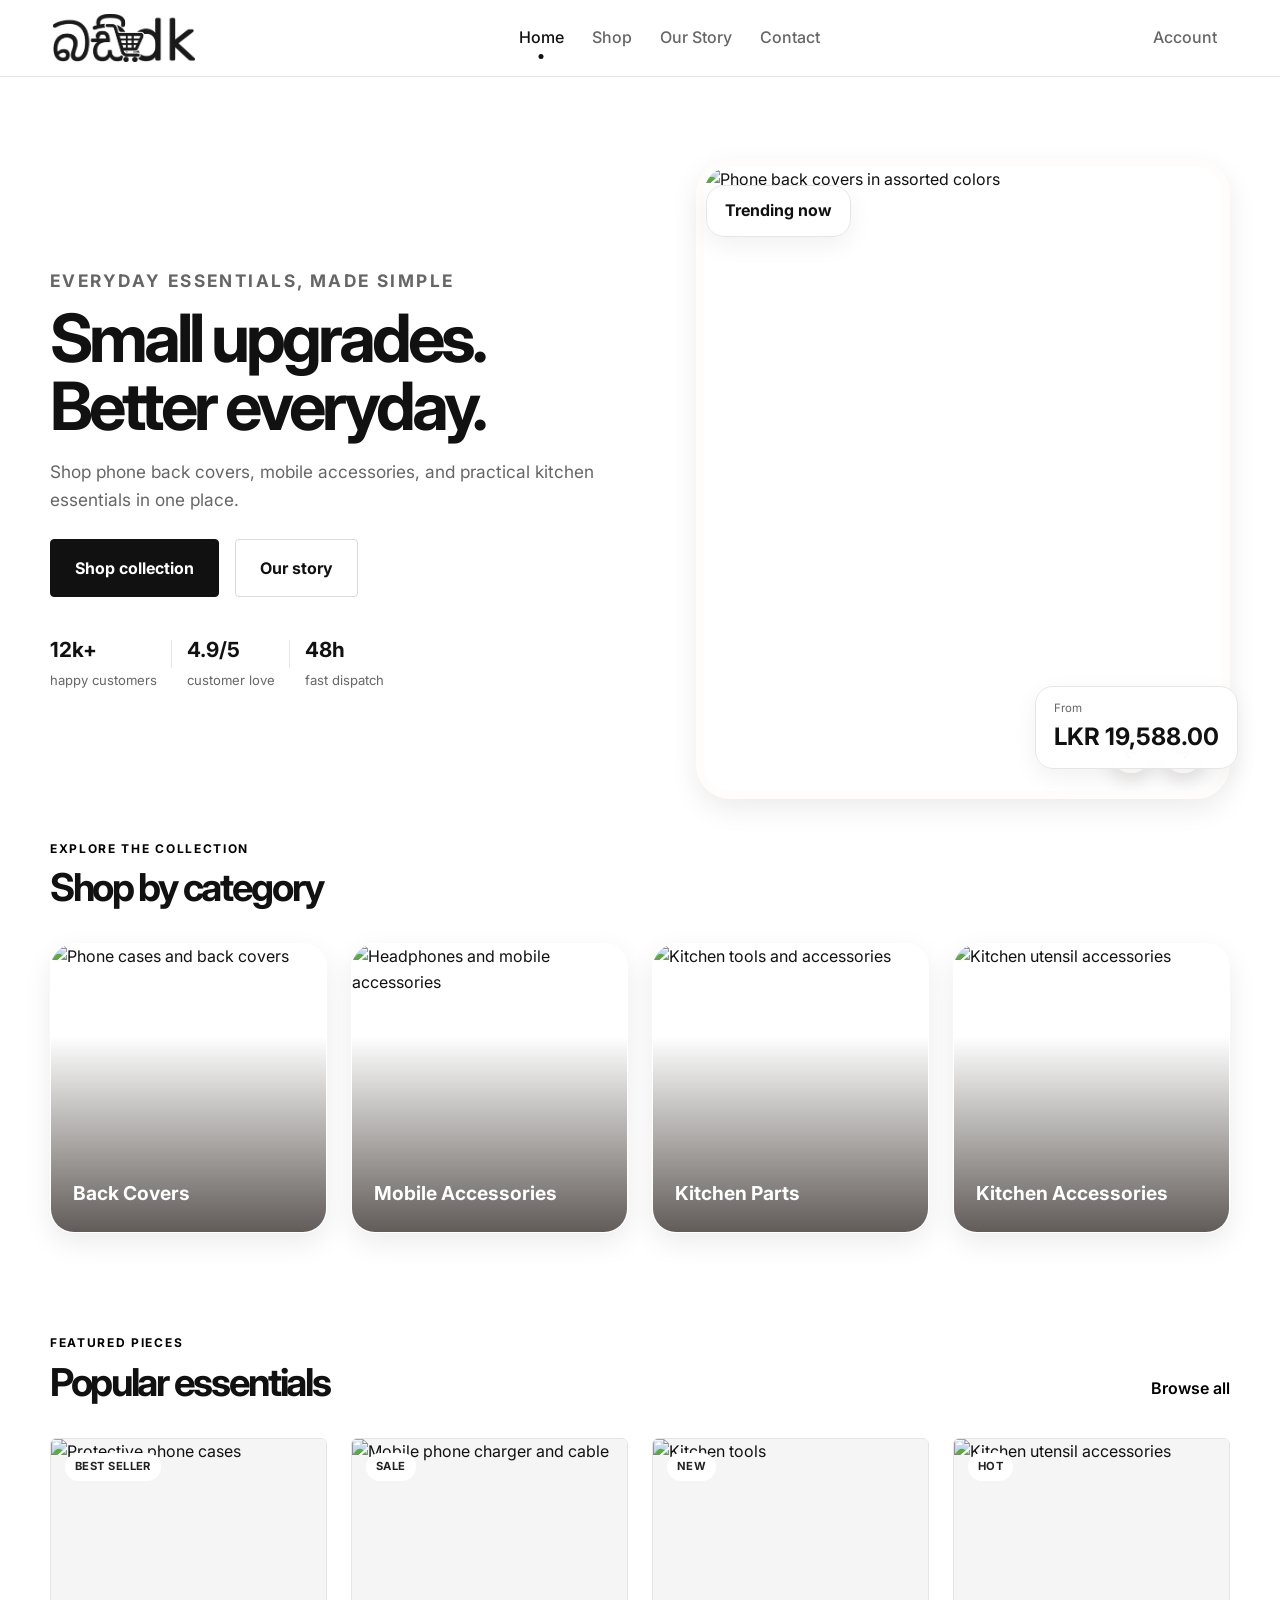
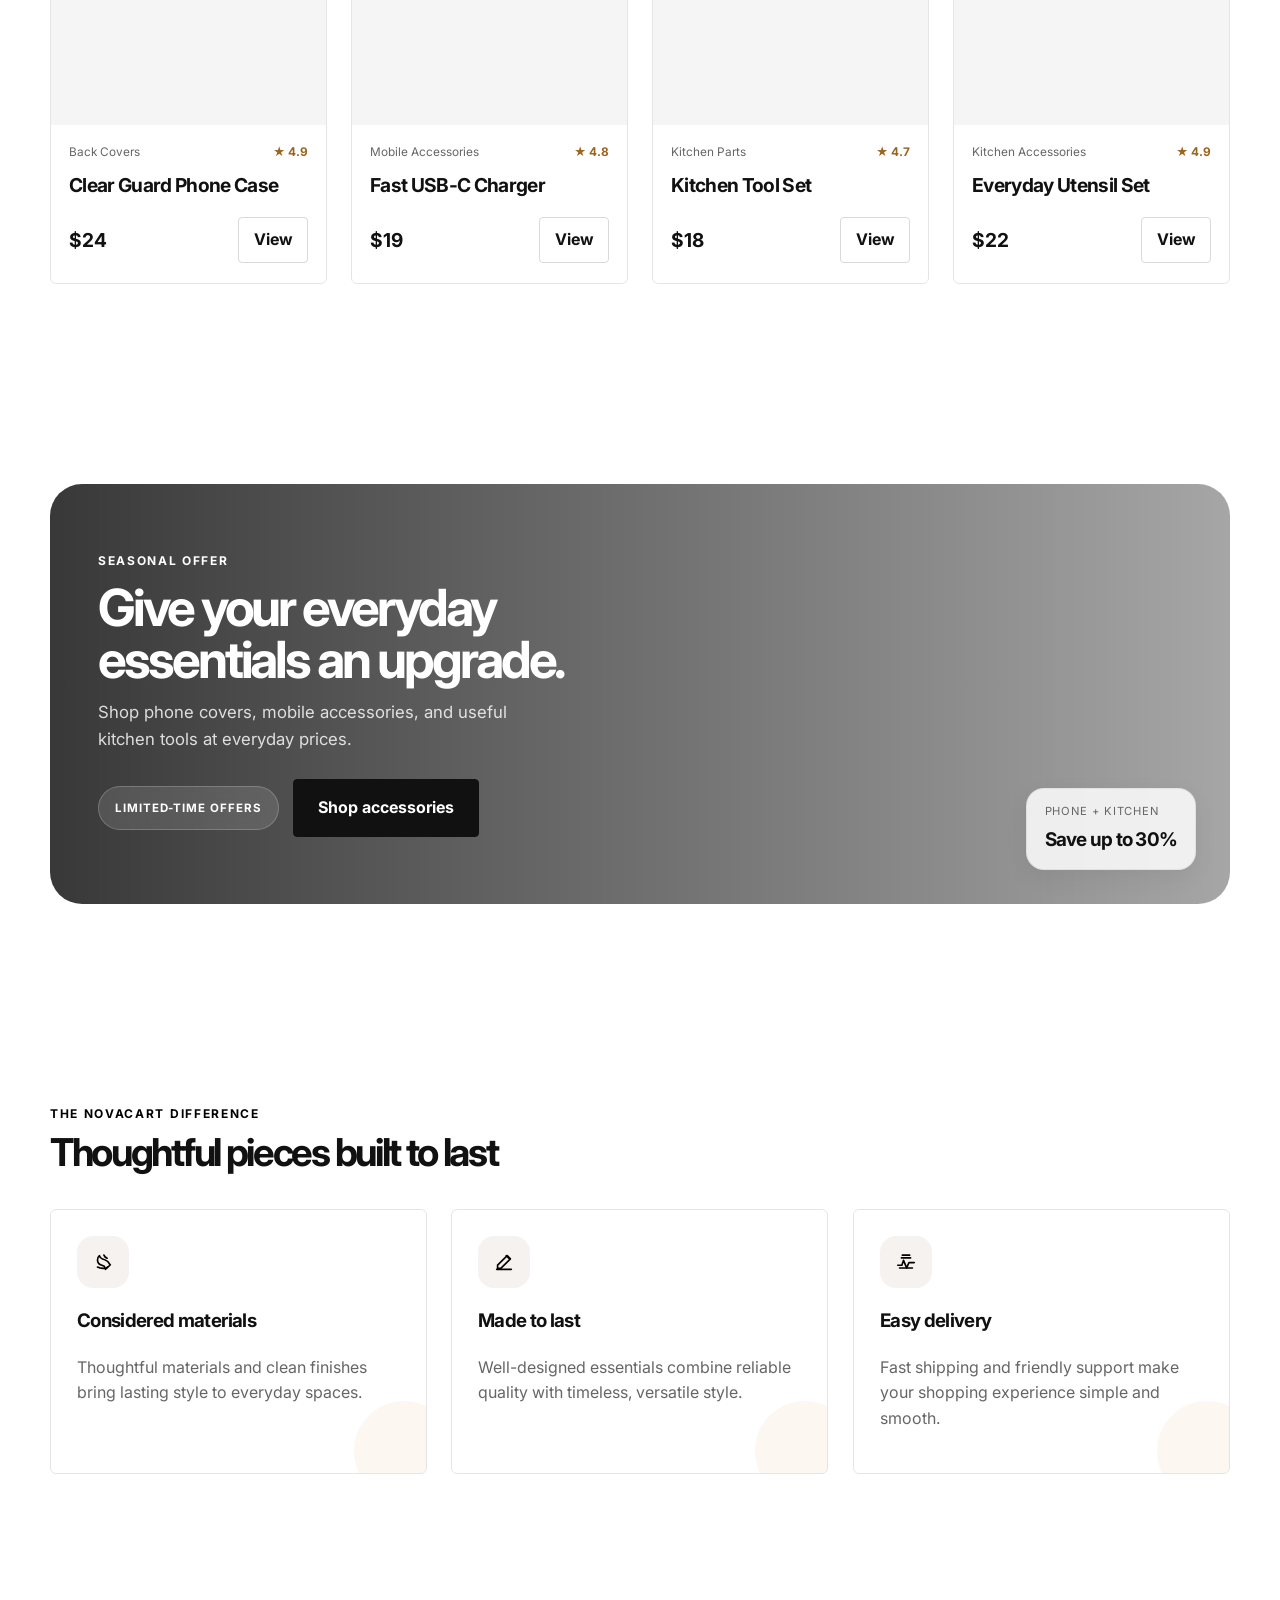
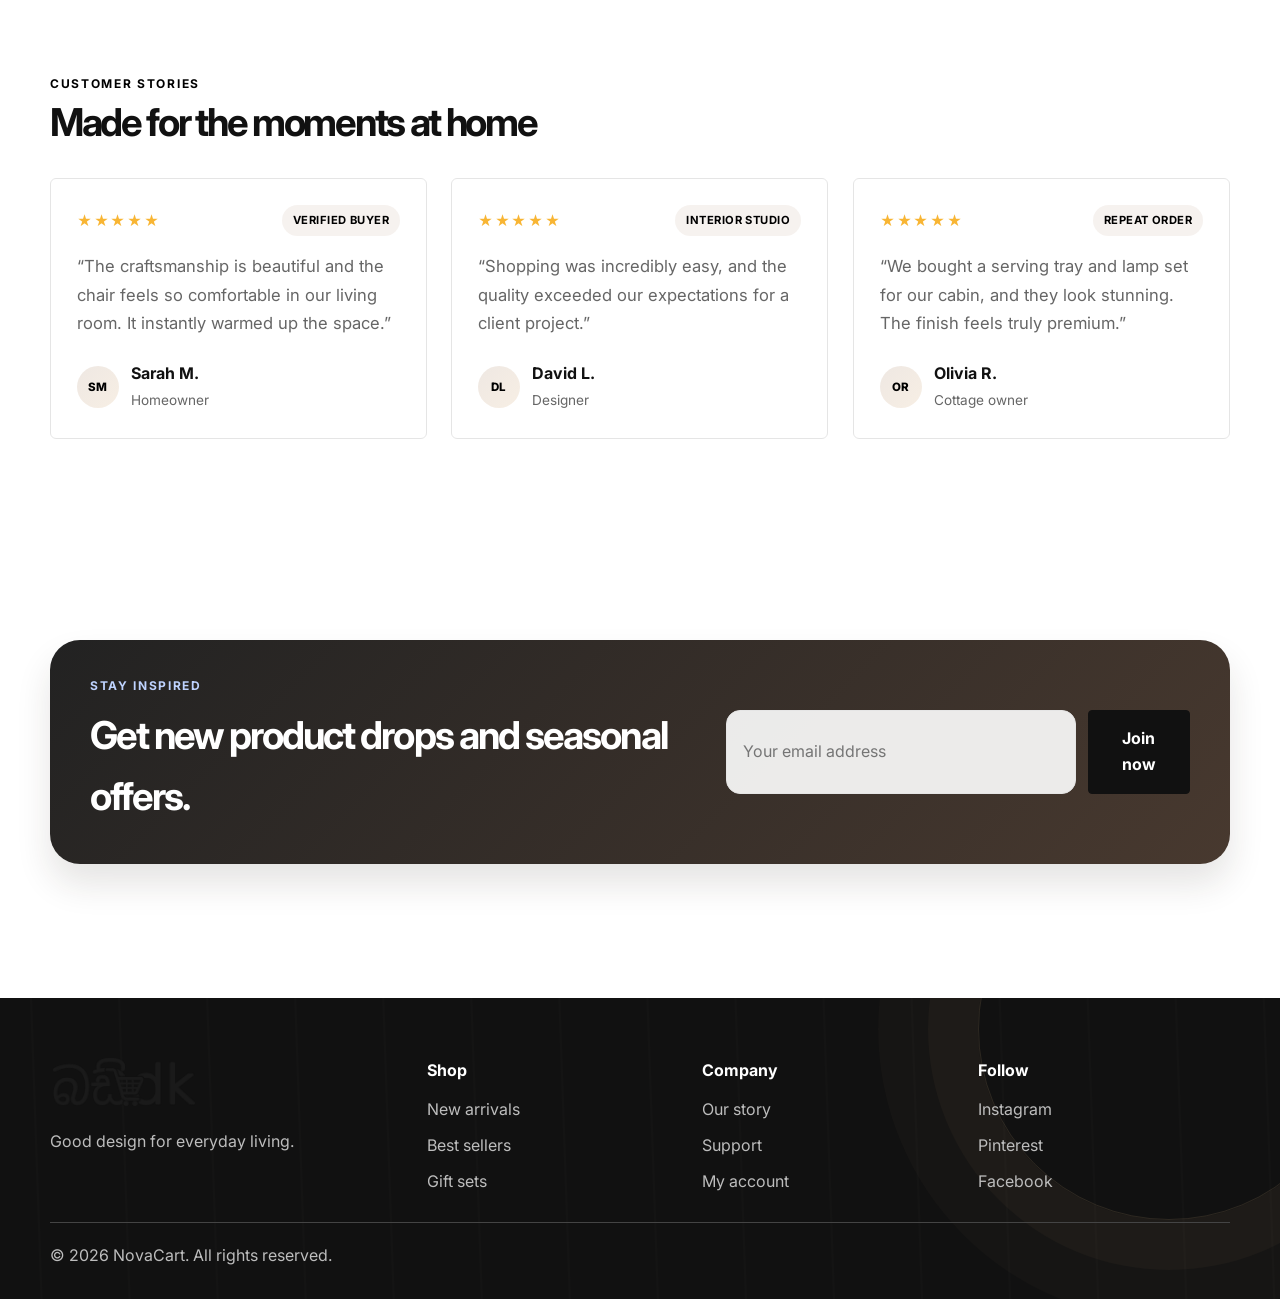
==== index.html @ 8425aca1 "Connect project to GitHub and Firebase deploy workflow Co-authored-by: Copilot <223556219+Copilot@us" ====
<!DOCTYPE html>
<html lang="en">
  <head>
    <meta charset="UTF-8" />
    <meta name="viewport" content="width=device-width, initial-scale=1.0" />
    <title>NovaCart | Modern Online Store</title>
    <meta name="description" content="Modern online shopping store with premium products, quick delivery, and a seamless shopping experience." />
    <link rel="preconnect" href="https://fonts.googleapis.com" />
    <link rel="preconnect" href="https://fonts.gstatic.com" crossorigin />
    <link href="https://fonts.googleapis.com/css2?family=Inter:wght@400;500;600;700;800&display=swap" rel="stylesheet" />
    <link rel="stylesheet" href="styles.css" />
  </head>
  <body>
    <header class="site-header">
      <div class="container header-inner">
        <a href="index.html" class="logo logo-image" aria-label="NovaCart home"><img src="logo/image.png" alt="NovaCart" /></a>

        <nav class="main-nav" aria-label="Main navigation">
          <a href="index.html" class="active">Home</a>
          <div class="shop-menu">
            <a href="products.html" class="nav-link has-categories">Shop</a>
            <div class="shop-dropdown" aria-label="Shop categories">
              <a href="products.html?category=back-covers"><span>Back Covers</span><span>03</span></a>
              <a href="products.html?category=mobile-accessories"><span>Mobile Accessories</span><span>03</span></a>
              <a href="products.html?category=kitchen-parts"><span>Kitchen Parts</span><span>02</span></a>
            </div>
          </div>
          <a href="about.html">Our Story</a>
          <a href="contact.html">Contact</a>
        </nav>

        <div class="header-actions">
          <a href="account.html" class="icon-link" aria-label="Account">Account</a>
        </div>

        <button class="menu-toggle" aria-label="Open menu">☰</button>
      </div>
    </header>

    <main>
      <section class="hero">
        <div class="container hero-grid">
          <div class="hero-copy">
            <p class="eyebrow">Everyday essentials, made simple</p>
            <h1>Small upgrades. Better everyday.</h1>
            <p>
              Shop phone back covers, mobile accessories, and practical kitchen essentials in one place.
            </p>
            <div class="hero-actions">
              <a href="products.html" class="btn btn-primary">Shop collection</a>
              <a href="about.html" class="btn btn-secondary">Our story</a>
            </div>
            <div class="hero-stats">
              <div>
                <strong>12k+</strong>
                <span>happy customers</span>
              </div>
              <div>
                <strong>4.9/5</strong>
                <span>customer love</span>
              </div>
              <div>
                <strong>48h</strong>
                <span>fast dispatch</span>
              </div>
            </div>
          </div>

          <div class="hero-visual">
            <div class="hero-slider">
              <div class="slider-track">
                <div class="slide active">
                  <img src="https://images.unsplash.com/photo-1535157412991-2ef801c1748b?auto=format&fit=crop&w=900&q=80" alt="Phone back covers in assorted colors" />
                </div>
                <div class="slide">
                  <img src="https://images.unsplash.com/photo-1515940175183-6798529cb860?auto=format&fit=crop&w=900&q=80" alt="Mobile accessories including headphones and a phone case" />
                </div>
                <div class="slide">
                  <img src="https://images.unsplash.com/photo-1665768976778-22ab017f915a?auto=format&fit=crop&w=900&q=80" alt="Kitchen utensils" />
                </div>
              </div>
              <div class="slider-controls">
                <button class="slider-btn prev" aria-label="Previous product">←</button>
                <button class="slider-btn next" aria-label="Next product">→</button>
              </div>
            </div>
            <div class="floating-badge badge-top">Trending now</div>
            <div class="floating-badge badge-bottom">
              <span>From</span>
              <strong data-static-price-usd="59">$59</strong>
            </div>
          </div>
        </div>
      </section>

      <section class="featured-categories">
        <div class="container">
          <div class="section-head">
            <p class="eyebrow">Explore the collection</p>
            <h2>Shop by category</h2>
          </div>
          <div class="category-grid">
            <a href="products.html?category=back-covers" class="category-card">
              <img src="https://images.unsplash.com/photo-1535157412991-2ef801c1748b?auto=format&fit=crop&w=900&q=80" alt="Phone cases and back covers" />
              <div class="category-overlay">
                <span>Back Covers</span>
              </div>
            </a>
            <a href="products.html?category=mobile-accessories" class="category-card">
              <img src="https://images.unsplash.com/photo-1515940175183-6798529cb860?auto=format&fit=crop&w=900&q=80" alt="Headphones and mobile accessories" />
              <div class="category-overlay">
                <span>Mobile Accessories</span>
              </div>
            </a>
            <a href="products.html?category=kitchen-parts" class="category-card">
              <img src="https://images.unsplash.com/photo-1665768976778-22ab017f915a?auto=format&fit=crop&w=900&q=80" alt="Kitchen tools and accessories" />
              <div class="category-overlay">
                <span>Kitchen Parts</span>
              </div>
            </a>
            <a href="products.html?category=kitchen-parts" class="category-card">
              <img src="https://images.unsplash.com/photo-1589983006655-4ef9a756ebe3?auto=format&fit=crop&w=900&q=80" alt="Kitchen utensil accessories" />
              <div class="category-overlay">
                <span>Kitchen Accessories</span>
              </div>
            </a>
          </div>
        </div>
      </section>

      <section class="featured-products section-space">
        <div class="container">
          <div class="section-head split-head">
            <div>
              <p class="eyebrow">Featured pieces</p>
              <h2>Popular essentials</h2>
            </div>
            <a href="products.html" class="text-link">Browse all</a>
          </div>

          <div class="product-grid">
            <article class="product-card" data-category="back-covers">
              <div class="product-image-wrap">
                <img src="https://images.unsplash.com/photo-1535157412991-2ef801c1748b?auto=format&fit=crop&w=900&q=80" alt="Protective phone cases" />
                <span class="product-tag">Best seller</span>
              </div>
              <div class="product-body">
                <div class="product-meta">
                  <span>Back Covers</span>
                  <span>★ 4.9</span>
                </div>
                <h3>Clear Guard Phone Case</h3>
                <div class="product-footer">
                  <strong>$24</strong>
                  <a href="product-detail.html" class="small-btn">View</a>
                </div>
              </div>
            </article>

            <article class="product-card" data-category="mobile-accessories">
              <div class="product-image-wrap">
                <img src="https://images.unsplash.com/photo-1677145503731-87bfe49e5c67?auto=format&fit=crop&w=900&q=80" alt="Mobile phone charger and cable" />
                <span class="product-tag sale">Sale</span>
              </div>
              <div class="product-body">
                <div class="product-meta">
                  <span>Mobile Accessories</span>
                  <span>★ 4.8</span>
                </div>
                <h3>Fast USB-C Charger</h3>
                <div class="product-footer">
                  <strong>$19</strong>
                  <a href="product-detail.html" class="small-btn">View</a>
                </div>
              </div>
            </article>

            <article class="product-card" data-category="kitchen-parts">
              <div class="product-image-wrap">
                <img src="https://images.unsplash.com/photo-1665768976778-22ab017f915a?auto=format&fit=crop&w=900&q=80" alt="Kitchen tools" />
                <span class="product-tag new">New</span>
              </div>
              <div class="product-body">
                <div class="product-meta">
                  <span>Kitchen Parts</span>
                  <span>★ 4.7</span>
                </div>
                <h3>Kitchen Tool Set</h3>
                <div class="product-footer">
                  <strong>$18</strong>
                  <a href="product-detail.html" class="small-btn">View</a>
                </div>
              </div>
            </article>

            <article class="product-card" data-category="kitchen-parts">
              <div class="product-image-wrap">
                <img src="https://images.unsplash.com/photo-1589983006655-4ef9a756ebe3?auto=format&fit=crop&w=900&q=80" alt="Kitchen utensil accessories" />
                <span class="product-tag">Hot</span>
              </div>
              <div class="product-body">
                <div class="product-meta">
                  <span>Kitchen Accessories</span>
                  <span>★ 4.9</span>
                </div>
                <h3>Everyday Utensil Set</h3>
                <div class="product-footer">
                  <strong>$22</strong>
                  <a href="product-detail.html" class="small-btn">View</a>
                </div>
              </div>
            </article>
          </div>
        </div>
      </section>

      <section class="promo-banner section-space">
        <div class="container promo-wrap">
          <div class="promo-content">
            <p class="eyebrow">Seasonal offer</p>
            <h2>Give your everyday essentials an upgrade.</h2>
            <p class="promo-subtext">Shop phone covers, mobile accessories, and useful kitchen tools at everyday prices.</p>

            <div class="promo-side">
              <span class="promo-tag">Limited-time offers</span>
              <a href="products.html" class="btn btn-primary">Shop accessories</a>
            </div>
          </div>

          <div class="promo-badge-card">
            <span>Phone + kitchen</span>
            <strong>Save up to 30%</strong>
          </div>
        </div>
      </section>

      <section class="benefits section-space">
        <div class="container">
          <div class="section-head">
            <p class="eyebrow">The NovaCart difference</p>
            <h2>Thoughtful pieces built to last</h2>
          </div>

          <div class="benefit-grid">
            <div class="benefit-box">
              <div class="icon-circle">
                <svg viewBox="0 0 24 24" aria-hidden="true"><path d="M19 14c-1.2-2.8-4.2-4.4-7.5-5.3C9.9 8.2 8.6 7 8.1 5.1c-1.3 1.1-2.1 2.8-2.1 4.7 0 2.7 2 5 4.8 5.7l2.6 1.1 1.2 3.4 3.5-3.1 1.9-1.9Z"/><path d="M6 17.5c1.8 1 3.7 1.5 6 1.5 2 0 3.7-.5 5-1.5"/><path d="M13 4.5c.6 1.6 1.8 2.7 3.5 3.4"/></svg>
              </div>
              <h3>Considered materials</h3>
              <p>Thoughtful materials and clean finishes bring lasting style to everyday spaces.</p>
            </div>
            <div class="benefit-box">
              <div class="icon-circle">
                <svg viewBox="0 0 24 24" aria-hidden="true"><path d="M5 15.5 15.5 5l3.5 3.5L8.5 19H5v-3.5Z"/><path d="M14.5 5l3.5 3.5"/><path d="M4 20h16"/></svg>
              </div>
              <h3>Made to last</h3>
              <p>Well-designed essentials combine reliable quality with timeless, versatile style.</p>
            </div>
            <div class="benefit-box">
              <div class="icon-circle">
                <svg viewBox="0 0 24 24" aria-hidden="true"><path d="M3 15.5h4.5l1.8-5.3 3.4 8.2 2.5-5.8H21"/><path d="M5 18.5h14"/><path d="M7 7.5h10"/><path d="M8 4.5h8"/></svg>
              </div>
              <h3>Easy delivery</h3>
              <p>Fast shipping and friendly support make your shopping experience simple and smooth.</p>
            </div>
          </div>
        </div>
      </section>

      <section class="testimonials section-space">
        <div class="container">
          <div class="section-head">
            <p class="eyebrow">Customer stories</p>
            <h2>Made for the moments at home</h2>
          </div>

          <div class="testimonial-grid">
            <article class="testimonial-card featured-testimonial">
              <div class="testimonial-top">
                <div class="stars">★★★★★</div>
                <span class="review-badge">Verified buyer</span>
              </div>
              <p class="quote">“The craftsmanship is beautiful and the chair feels so comfortable in our living room. It instantly warmed up the space.”</p>
              <div class="person">
                <div class="avatar">SM</div>
                <div>
                  <strong>Sarah M.</strong>
                  <span>Homeowner</span>
                </div>
              </div>
            </article>

            <article class="testimonial-card">
              <div class="testimonial-top">
                <div class="stars">★★★★★</div>
                <span class="review-badge">Interior studio</span>
              </div>
              <p class="quote">“Shopping was incredibly easy, and the quality exceeded our expectations for a client project.”</p>
              <div class="person">
                <div class="avatar">DL</div>
                <div>
                  <strong>David L.</strong>
                  <span>Designer</span>
                </div>
              </div>
            </article>

            <article class="testimonial-card">
              <div class="testimonial-top">
                <div class="stars">★★★★★</div>
                <span class="review-badge">Repeat order</span>
              </div>
              <p class="quote">“We bought a serving tray and lamp set for our cabin, and they look stunning. The finish feels truly premium.”</p>
              <div class="person">
                <div class="avatar">OR</div>
                <div>
                  <strong>Olivia R.</strong>
                  <span>Cottage owner</span>
                </div>
              </div>
            </article>
          </div>
        </div>
      </section>

      <section class="newsletter section-space">
        <div class="container newsletter-box">
          <div>
            <p class="eyebrow">Stay inspired</p>
            <h2>Get new product drops and seasonal offers.</h2>
          </div>
          <form class="newsletter-form">
            <input type="email" placeholder="Your email address" aria-label="Your email address" />
            <button type="submit" class="btn btn-primary">Join now</button>
          </form>
        </div>
      </section>
    </main>

    <footer class="site-footer">
      <div class="container footer-grid">
        <div>
          <a href="index.html" class="logo logo-image footer-logo" aria-label="NovaCart home"><img src="logo/image.png" alt="NovaCart" /></a>
          <p>Good design for everyday living.</p>
        </div>

        <div>
          <h4>Shop</h4>
          <ul>
            <li><a href="products.html">New arrivals</a></li>
            <li><a href="products.html">Best sellers</a></li>
            <li><a href="products.html">Gift sets</a></li>
          </ul>
        </div>

        <div>
          <h4>Company</h4>
          <ul>
            <li><a href="about.html">Our story</a></li>
            <li><a href="contact.html">Support</a></li>
            <li><a href="account.html">My account</a></li>
          </ul>
        </div>

        <div>
          <h4>Follow</h4>
          <ul>
            <li><a href="#">Instagram</a></li>
            <li><a href="#">Pinterest</a></li>
            <li><a href="#">Facebook</a></li>
          </ul>
        </div>
      </div>
      <div class="container footer-bottom">
        <span>© <span id="year"></span> NovaCart. All rights reserved.</span>
      </div>
    </footer>

    <script src="https://www.gstatic.com/firebasejs/10.14.1/firebase-app-compat.js"></script>
    <script src="https://www.gstatic.com/firebasejs/10.14.1/firebase-auth-compat.js"></script>
    <script src="https://www.gstatic.com/firebasejs/10.14.1/firebase-firestore-compat.js"></script>
    <script src="firebase-config.js?v=20261030"></script>
    <script src="script.js?v=20261030-images-currency-reviews"></script>
  </body>
</html>
---- styles.css ----
:root {
  --bg: #f2eee8;
  --panel: #fffdf8;
  --panel-strong: #efe5d8;
  --soft: #f8f3ee;
  --text: #2b2018;
  --muted: #665c52;
  --line: rgba(74, 53, 39, 0.12);
  --primary: #8a5a36;
  --primary-dark: #734828;
  --secondary: #2f241d;
  --accent: #d3a46a;
  --success: #2a7a56;
  --shadow: 0 20px 45px rgba(66, 46, 34, 0.12);
  --radius: 22px;
  --container: 1180px;
}

* {
  box-sizing: border-box;
}

html {
  scroll-behavior: smooth;
}

body {
  margin: 0;
  font-family: "Inter", sans-serif;
  background: var(--bg);
  color: var(--text);
  line-height: 1.6;
}

a {
  color: inherit;
  text-decoration: none;
}

img {
  max-width: 100%;
  display: block;
}

button,
input,
select,
textarea {
  font: inherit;
}

.container {
  width: min(var(--container), calc(100% - 32px));
  margin: 0 auto;
}

.section-space {
  padding: 90px 0;
}

.eyebrow {
  margin: 0 0 10px;
  font-size: 0.75rem;
  letter-spacing: 0.14em;
  text-transform: uppercase;
  color: var(--primary);
  font-weight: 700;
}

.site-header {
  position: sticky;
  top: 0;
  z-index: 20;
  background: rgba(245, 241, 234, 0.88);
  backdrop-filter: blur(12px);
  border-bottom: 1px solid var(--line);
}

.header-inner {
  display: flex;
  align-items: center;
  justify-content: space-between;
  min-height: 80px;
  gap: 20px;
}

.logo {
  display: inline-flex;
  align-items: center;
  gap: 10px;
  font-weight: 800;
  letter-spacing: -0.04em;
}

.logo-woodcraft {
  width: 72px;
  height: 72px;
  display: inline-flex;
  align-items: center;
  justify-content: center;
}

.logo-woodcraft img {
  width: 100%;
  height: 100%;
  object-fit: contain;
  display: block;
}

.logo-mark {
  width: 32px;
  height: 32px;
  border-radius: 10px;
  background: linear-gradient(135deg, var(--primary), #c88b50);
  color: #fff;
  display: grid;
  place-items: center;
  font-size: 0.9rem;
}

.main-nav,
.header-actions {
  display: flex;
  align-items: center;
  gap: 26px;
}

.main-nav {
  position: relative;
  z-index: 11;
}

.shop-menu {
  position: relative;
  display: inline-flex;
  align-items: center;
}

.shop-dropdown {
  position: absolute;
  top: 100%;
  left: 50%;
  transform: translateX(-50%);
  width: 220px;
  background: rgba(255, 255, 255, 0.96);
  border: 1px solid var(--line);
  border-radius: 18px;
  box-shadow: 0 18px 38px rgba(25, 18, 13, 0.12);
  padding: 10px;
  opacity: 0;
  visibility: hidden;
  transition: opacity 0.22s ease, visibility 0.22s ease;
}

.shop-menu:hover .shop-dropdown,
.shop-menu:focus-within .shop-dropdown {
  opacity: 1;
  visibility: visible;
}

.shop-dropdown a {
  display: flex;
  align-items: center;
  justify-content: space-between;
  gap: 8px;
  padding: 11px 12px;
  border-radius: 10px;
  color: var(--muted);
  font-size: 0.95rem;
}

.shop-dropdown a:hover {
  background: rgba(122, 82, 58, 0.05);
  color: var(--text);
}

.main-nav a,
.icon-link,
.text-link,
.nav-link {
  color: var(--muted);
  font-weight: 500;
  transition: color 0.2s ease, transform 0.2s ease;
}

.main-nav a:hover,
.main-nav a.active,
.nav-link:hover,
.nav-link.active,
.icon-link:hover,
.text-link:hover,
.active-link {
  color: var(--text);
}

.cart-link {
  position: relative;
}

.cart-count {
  min-width: 20px;
  height: 20px;
  border-radius: 50%;
  background: var(--primary);
  color: white;
  display: inline-flex;
  align-items: center;
  justify-content: center;
  font-size: 0.7rem;
  margin-left: 6px;
  padding: 0 4px;
}

.menu-toggle {
  display: none;
  background: transparent;
  border: 1px solid var(--line);
  width: 42px;
  height: 42px;
  border-radius: 12px;
  font-size: 1.2rem;
}

.hero {
  padding: 70px 0 40px;
}

.hero-grid {
  display: grid;
  grid-template-columns: 1.05fr 0.95fr;
  align-items: center;
  gap: 55px;
}

.hero-copy h1,
.page-hero h1,
.section-head h2 {
  margin: 0;
  letter-spacing: -0.06em;
  line-height: 1.02;
}

.hero-copy h1 {
  font-size: clamp(2.8rem, 5vw, 5rem);
  max-width: 540px;
}

.hero-copy p {
  color: var(--muted);
  max-width: 560px;
  font-size: 1.05rem;
}

.hero-actions {
  display: flex;
  align-items: center;
  gap: 16px;
  margin-top: 26px;
}

.btn {
  position: relative;
  display: inline-flex;
  align-items: center;
  justify-content: center;
  border: 1px solid transparent;
  border-radius: 999px;
  padding: 0.95rem 1.5rem;
  font-weight: 700;
  cursor: pointer;
  overflow: hidden;
  isolation: isolate;
  transition: transform 0.25s ease, box-shadow 0.25s ease, background 0.25s ease, border-color 0.25s ease;
  box-shadow: 0 10px 22px rgba(77, 55, 42, 0.1);
}

.btn::before {
  content: "";
  position: absolute;
  inset: 0;
  background: linear-gradient(120deg, transparent 0%, rgba(255,255,255,0.32) 45%, transparent 100%);
  transform: translateX(-130%);
  transition: transform 0.55s ease;
  z-index: -1;
}

.btn:hover {
  transform: translateY(-2px) scale(1.01);
  box-shadow: 0 16px 30px rgba(77, 55, 42, 0.18);
}

.btn:hover::before {
  transform: translateX(130%);
}

.btn:focus-visible {
  outline: 3px solid rgba(138, 90, 54, 0.18);
  outline-offset: 2px;
}

.btn-primary {
  background: linear-gradient(135deg, var(--primary), #b87846);
  color: #fff;
}

.btn-primary:hover {
  background: linear-gradient(135deg, var(--primary-dark), #9c6b3f);
}

.btn-secondary {
  background: rgba(138, 90, 54, 0.06);
  border-color: rgba(138, 90, 54, 0.14);
  color: var(--text);
  box-shadow: none;
}

.btn-secondary:hover {
  background: rgba(138, 90, 54, 0.1);
  border-color: rgba(138, 90, 54, 0.2);
}

.hero-stats {
  display: flex;
  flex-wrap: wrap;
  gap: 30px;
  margin-top: 36px;
}

.hero-stats div {
  display: grid;
  gap: 3px;
}

.hero-stats strong {
  font-size: 1.3rem;
}

.hero-stats span {
  color: var(--muted);
  font-size: 0.82rem;
}

.hero-visual {
  position: relative;
  display: flex;
  justify-content: center;
  align-items: center;
}

.hero-slider {
  position: relative;
  width: min(100%, 550px);
  height: 640px;
  overflow: hidden;
  border-radius: 34px;
  box-shadow: var(--shadow);
  background: #fff;
}

.slider-track {
  position: relative;
  width: 100%;
  height: 100%;
}

.slide {
  position: absolute;
  inset: 0;
  opacity: 0;
  visibility: hidden;
  transition: opacity 0.5s ease, visibility 0.5s ease;
}

.slide.active {
  opacity: 1;
  visibility: visible;
}

.slide img {
  width: 100%;
  height: 100%;
  object-fit: cover;
}

.slider-controls {
  position: absolute;
  right: 18px;
  bottom: 18px;
  display: flex;
  gap: 10px;
}

.slider-btn {
  width: 42px;
  height: 42px;
  border: none;
  border-radius: 50%;
  background: rgba(255, 255, 255, 0.9);
  color: var(--text);
  font-size: 1.2rem;
  cursor: pointer;
  box-shadow: 0 8px 20px rgba(34, 20, 12, 0.12);
}

.floating-badge {
  position: absolute;
  display: flex;
  flex-direction: column;
  background: rgba(255, 255, 255, 0.9);
  border: 1px solid var(--line);
  border-radius: 18px;
  box-shadow: var(--shadow);
  padding: 12px 18px;
}

.badge-top {
  top: 26px;
  left: 10px;
  font-weight: 700;
  color: var(--primary);
}

.badge-bottom {
  right: -8px;
  bottom: 30px;
}

.badge-bottom span {
  font-size: 0.72rem;
  color: var(--muted);
}

.badge-bottom strong {
  font-size: 1.5rem;
}

.section-head {
  margin-bottom: 30px;
}

.section-head h2 {
  font-size: clamp(2rem, 3vw, 3rem);
  max-width: 500px;
}

.split-head {
  display: flex;
  align-items: end;
  justify-content: space-between;
  gap: 20px;
}

.featured-categories,
.product-detail,
.related-products,
.account-page,
.contact-page,
.checkout-page,
.about,
.values {
  background: rgba(255, 255, 255, 0.2);
}

.category-grid,
.product-grid,
.benefit-grid,
.testimonial-grid,
.footer-grid,
.shop-layout,
.checkout-layout,
.account-layout,
.contact-layout,
.simple-grid,
.cart-layout {
  display: grid;
  gap: 24px;
}

.category-grid {
  grid-template-columns: repeat(4, minmax(0, 1fr));
}

.category-card {
  position: relative;
  overflow: hidden;
  border-radius: 24px;
  min-height: 290px;
  box-shadow: var(--shadow);
}

.category-card img {
  width: 100%;
  height: 100%;
  object-fit: cover;
  transition: transform 0.35s ease;
}

.category-card:hover img {
  transform: scale(1.05);
}

.category-overlay {
  position: absolute;
  inset: 0;
  background: linear-gradient(180deg, transparent 0%, rgba(0, 0, 0, 0.5) 100%);
  display: flex;
  align-items: end;
  padding: 18px;
  color: white;
  font-weight: 700;
  font-size: 1.2rem;
}

.product-grid {
  grid-template-columns: repeat(4, minmax(0, 1fr));
}

.product-card {
  background: rgba(255, 255, 255, 0.86);
  border: 1px solid rgba(88, 60, 42, 0.08);
  border-radius: 24px;
  overflow: hidden;
  box-shadow: 0 16px 36px rgba(20, 21, 23, 0.04);
  transition: transform 0.25s ease, box-shadow 0.25s ease, border-color 0.25s ease;
}

.product-card:hover {
  transform: translateY(-6px);
  border-color: rgba(122, 82, 58, 0.2);
  box-shadow: 0 22px 40px rgba(40, 29, 20, 0.12);
}

.product-image-wrap {
  position: relative;
  overflow: hidden;
  background: var(--soft);
}

.product-image-wrap img {
  width: 100%;
  height: 270px;
  object-fit: cover;
  transition: transform 0.35s ease;
}

.product-card:hover .product-image-wrap img {
  transform: scale(1.04);
}

.product-tag {
  position: absolute;
  left: 14px;
  top: 14px;
  padding: 5px 10px;
  border-radius: 999px;
  background: rgba(255, 255, 255, 0.9);
  font-size: 0.7rem;
  font-weight: 700;
  letter-spacing: 0.04em;
  text-transform: uppercase;
}

.product-tag.sale {
  background: rgba(255, 88, 88, 0.12);
  color: #d93c3c;
}

.product-tag.new {
  background: rgba(43, 182, 115, 0.12);
  color: #198a5b;
}

.product-body {
  padding: 18px 18px 20px;
}

.product-card-shop .product-body {
  display: grid;
  gap: 12px;
  padding: 18px 18px 20px;
}

.product-meta,
.product-footer,
.summary-row,
.summary-item,
.review-head,
.cart-item,
.cart-item-actions,
.purchase-box,
.rating-row,
.price-row,
.toolbar,
.order-row {
  display: flex;
  align-items: center;
  justify-content: space-between;
  gap: 16px;
}

.product-meta {
  font-size: 0.74rem;
  color: var(--muted);
  margin-bottom: 8px;
}

.product-body h3 {
  margin: 0 0 14px;
  font-size: 1.2rem;
}

.product-footer {
  margin-top: 16px;
}

.product-footer strong,
.price-row strong {
  font-size: 1.2rem;
}

.small-btn {
  display: inline-flex;
  align-items: center;
  justify-content: center;
  border-radius: 999px;
  background: rgba(138, 90, 54, 0.08);
  border: 1px solid rgba(138, 90, 54, 0.12);
  color: var(--primary-dark);
  padding: 0.6rem 0.9rem;
  font-weight: 700;
  transition: background 0.2s ease, transform 0.2s ease, box-shadow 0.2s ease, border-color 0.2s ease;
}

.small-btn:hover {
  background: rgba(138, 90, 54, 0.12);
  border-color: rgba(138, 90, 54, 0.22);
  box-shadow: 0 8px 18px rgba(77, 55, 42, 0.08);
  transform: translateY(-1px);
}

.promo-wrap {
  position: relative;
  overflow: hidden;
  min-height: 420px;
  border-radius: 32px;
  background:
    linear-gradient(90deg, rgba(28, 21, 18, 0.72) 0%, rgba(28, 21, 18, 0.48) 32%, rgba(28, 21, 18, 0.18) 60%, rgba(28, 21, 18, 0.1) 100%),
    url('https://images.unsplash.com/photo-1505693416388-ac5ce068fe85?auto=format&fit=crop&w=1400&q=80') center/cover no-repeat;
  box-shadow: 0 22px 45px rgba(57, 41, 31, 0.14);
  display: flex;
  align-items: center;
  padding: 42px 48px;
}

.promo-content {
  position: relative;
  z-index: 1;
  max-width: 520px;
  color: #fff;
}

.promo-content .eyebrow {
  color: #f3d7b4;
}

.promo-wrap h2 {
  margin: 8px 0 0;
  font-size: clamp(2.3rem, 4vw, 4rem);
  letter-spacing: -0.06em;
  line-height: 1.02;
  color: #fff;
}

.promo-subtext {
  margin: 14px 0 0;
  color: rgba(255, 255, 255, 0.82);
  font-size: 1.05rem;
  max-width: 440px;
}

.promo-side {
  display: flex;
  align-items: center;
  gap: 14px;
  margin-top: 26px;
  flex-wrap: wrap;
}

.promo-tag {
  display: inline-flex;
  align-items: center;
  justify-content: center;
  padding: 0.72rem 1rem;
  border-radius: 999px;
  background: rgba(255, 255, 255, 0.12);
  border: 1px solid rgba(255, 255, 255, 0.2);
  color: #fff;
  font-size: 0.72rem;
  font-weight: 700;
  letter-spacing: 0.08em;
  text-transform: uppercase;
  backdrop-filter: blur(8px);
}

.promo-badge-card {
  position: absolute;
  right: 34px;
  bottom: 34px;
  z-index: 1;
  display: grid;
  gap: 4px;
  padding: 14px 18px;
  border-radius: 18px;
  background: rgba(255, 255, 255, 0.84);
  border: 1px solid rgba(88, 60, 42, 0.08);
  box-shadow: var(--shadow);
  color: var(--text);
}

.promo-badge-card span {
  font-size: 0.7rem;
  text-transform: uppercase;
  letter-spacing: 0.08em;
  color: var(--muted);
}

.promo-badge-card strong {
  font-size: 1.18rem;
  letter-spacing: -0.04em;
}

@media (max-width: 980px) {
  .promo-wrap {
    min-height: 360px;
    padding: 26px 22px;
  }

  .promo-content {
    max-width: 80%;
  }

  .promo-badge-card {
    right: 20px;
    bottom: 20px;
  }
}

@media (max-width: 760px) {
  .promo-wrap {
    min-height: 420px;
    align-items: end;
  }

  .promo-content {
    max-width: 100%;
  }

  .promo-badge-card {
    position: static;
    margin-top: 20px;
    width: fit-content;
  }
}

/* Design-system refinement: shared polish for every storefront page */
:root {
  --bg: #f7f3ed;
  --panel: #fffdfa;
  --soft: #f1e8dc;
  --text: #241914;
  --muted: #72665d;
  --line: rgba(70, 48, 34, 0.12);
  --primary: #9b6038;
  --primary-dark: #6f3f24;
  --accent: #e1b980;
  --shadow: 0 20px 50px rgba(62, 39, 25, 0.1);
}

body {
  background:
    radial-gradient(circle at 9% 5%, rgba(225, 185, 128, 0.16), transparent 23rem),
    radial-gradient(circle at 92% 18%, rgba(180, 123, 76, 0.1), transparent 25rem),
    var(--bg);
}

body::selection {
  background: #e5bd88;
  color: var(--text);
}

.site-header {
  background: rgba(255, 252, 247, 0.8);
  border-bottom-color: rgba(70, 48, 34, 0.09);
  box-shadow: 0 5px 20px rgba(57, 36, 23, 0.025);
}

.header-inner { min-height: 76px; }

.logo { color: var(--text); }

.main-nav { gap: 28px; }

.main-nav > a,
.shop-menu > a {
  position: relative;
  padding: 8px 0;
}

.main-nav > a::after,
.shop-menu > a::after {
  content: "";
  position: absolute;
  width: 5px;
  height: 5px;
  border-radius: 50%;
  left: 50%;
  bottom: 0;
  transform: translateX(-50%) scale(0);
  background: var(--primary);
  transition: transform 0.2s ease;
}

.main-nav > a:hover::after,
.main-nav > a.active::after,
.shop-menu > a.active::after { transform: translateX(-50%) scale(1); }

.header-actions { gap: 10px; }

.header-actions .icon-link {
  padding: 0.55rem 0.8rem;
  border-radius: 999px;
}

.header-actions .icon-link:hover,
.header-actions .active-link,
.header-actions .active-cart {
  background: rgba(155, 96, 56, 0.08);
  color: var(--primary-dark);
}

.cart-count { box-shadow: 0 2px 8px rgba(111, 63, 36, 0.24); }

.page-hero { padding: 72px 0 38px; }

.slim-hero .container,
.detail-hero .breadcrumb {
  position: relative;
  padding-left: 22px;
}

.slim-hero .container::before,
.detail-hero .breadcrumb::before {
  content: "";
  position: absolute;
  left: 0;
  top: 0.6rem;
  width: 4px;
  height: 2.7rem;
  border-radius: 999px;
  background: linear-gradient(var(--accent), var(--primary));
}

.section-space { padding: 100px 0; }
.section-space-small { padding-bottom: 42px; }
.section-head { margin-bottom: 36px; }
.section-head h2 { max-width: 610px; }

.eyebrow { color: var(--primary-dark); }

.hero { padding-top: 82px; }
.hero-copy h1 { font-size: clamp(3rem, 5.2vw, 5.5rem); }
.hero-copy p { font-size: 1.08rem; }
.hero-visual::before {
  content: "";
  position: absolute;
  width: 80%;
  height: 78%;
  border-radius: 44px;
  background: linear-gradient(135deg, rgba(225, 185, 128, 0.36), rgba(155, 96, 56, 0.1));
  transform: rotate(6deg);
}
.hero-slider { border: 8px solid rgba(255, 253, 250, 0.78); box-shadow: 0 28px 65px rgba(62, 39, 25, 0.18); }
.floating-badge { backdrop-filter: blur(16px); }

.category-card { border: 1px solid rgba(255,255,255,0.7); box-shadow: 0 18px 38px rgba(62, 39, 25, 0.12); }
.category-overlay { padding: 22px; background: linear-gradient(180deg, transparent 32%, rgba(23, 15, 10, 0.68) 100%); }
.category-overlay span { display: flex; align-items: center; justify-content: space-between; width: 100%; }
.category-overlay span::after { content: "↗"; font-size: 1.3rem; opacity: 0; transform: translate(-8px, 8px); transition: all 0.25s ease; }
.category-card:hover .category-overlay span::after { opacity: 1; transform: translate(0, 0); }

.product-card,
.benefit-box,
.testimonial-card,
.card-panel,
.side-panel,
.review-item,
.info-panel,
.checkout-summary {
  border-color: rgba(70, 48, 34, 0.09);
  box-shadow: 0 16px 35px rgba(62, 39, 25, 0.055);
}

.product-card { border-radius: 20px; }
.product-image-wrap img { height: 286px; }
.product-body h3 { letter-spacing: -0.035em; }
.product-tag { box-shadow: 0 4px 14px rgba(42, 26, 16, 0.08); }
.wishlist-btn, .buy-now-btn { transition: transform 0.2s ease, background 0.2s ease, color 0.2s ease; }
.wishlist-btn:hover, .wishlist-btn.saved { color: #a13c42; background: #fff4f4; transform: scale(1.06); }
.buy-now-btn:hover { transform: translateY(-2px); }

.shop-hero-inner,
.contact-hero {
  background: linear-gradient(120deg, rgba(255, 253, 250, 0.95), rgba(239, 221, 197, 0.82));
  box-shadow: 0 20px 42px rgba(62, 39, 25, 0.08);
}
.shop-hero-inner { padding: 34px 36px; }
.spotlight-card { transition: transform 0.22s ease, box-shadow 0.22s ease; }
.spotlight-card:hover { transform: translateY(-4px); box-shadow: 0 18px 32px rgba(62, 39, 25, 0.09); }
.side-panel { background: rgba(255, 253, 250, 0.74); }
.filter-btn { transition: transform 0.18s ease, background 0.18s ease; }
.filter-btn:hover { transform: translateX(3px); }

.main-product-image,
.gallery-miniatures img { border-color: rgba(70, 48, 34, 0.1); }
.main-product-image { box-shadow: var(--shadow); }
.detail-info { padding: 20px 0; }
.purchase-box { padding: 16px; border: 1px solid var(--line); border-radius: 20px; background: rgba(255,255,255,0.56); }
.feature-list { padding: 18px 20px; border-left: 3px solid var(--accent); background: rgba(255,255,255,0.42); border-radius: 0 16px 16px 0; }
.review-item { background: rgba(255, 253, 250, 0.72); }

.cart-item { background: rgba(255,253,250,0.76); border: 1px solid rgba(70,48,34,0.09); box-shadow: 0 12px 26px rgba(62,39,25,0.045); }
.checkout-summary { background: linear-gradient(180deg, rgba(255,253,250,0.95), rgba(244,234,223,0.88)); }
.checkout-summary h3 { letter-spacing: -0.04em; }
.summary-row.total { margin-top: 10px; padding-top: 18px; font-size: 1.1rem; }

.checkout-form.card-panel { background: rgba(255,253,250,0.82); }
.form-group { padding-bottom: 22px; border-bottom: 1px solid var(--line); }
.form-group:last-of-type { border-bottom: 0; padding-bottom: 0; }

.about-image { box-shadow: 18px 18px 0 rgba(225, 185, 128, 0.28), var(--shadow); }
.mini-stats div { background: rgba(255,253,250,0.75); border-color: rgba(155,96,56,0.13); }
.contact-hero { border-radius: 28px; }
.contact-card, .contact-info { background: rgba(255,253,250,0.82); }

.account-content { background: rgba(255,253,250,0.84); }
.account-nav { background: linear-gradient(180deg, rgba(255,253,250,0.92), rgba(244,234,223,0.88)); }
.stat-card { background: rgba(255,253,250,0.68); }

.site-footer { background: #292019; color: rgba(255,255,255,0.78); border-top: 0; margin-top: 34px; }
.site-footer .logo, .site-footer h4 { color: #fff; }
.site-footer p, .site-footer ul, .footer-bottom { color: rgba(255,255,255,0.62); }
.site-footer a:hover { color: #f1c896; }
.footer-bottom { border-top-color: rgba(255,255,255,0.12); }

@media (max-width: 760px) {
  .header-inner { min-height: 68px; }
  .section-space { padding: 70px 0; }
  .hero { padding-top: 45px; }
  .hero-slider { height: 470px; }
  .hero-visual::before { width: 90%; height: 82%; }
  .page-hero { padding: 50px 0 28px; }
  .shop-hero-inner { padding: 25px 22px; }
  .shop-dropdown { position: static; transform: none; width: 100%; margin-top: 4px; display: none; opacity: 1; visibility: visible; box-shadow: none; }
  .shop-menu:hover .shop-dropdown, .shop-menu:focus-within .shop-dropdown { display: block; transform: none; }
  .main-nav.is-open, .header-actions.is-open { display: flex !important; }
  .main-nav.is-open { position: absolute; top: 76px; left: 16px; right: 16px; flex-direction: column; align-items: stretch; gap: 4px; padding: 14px; background: rgba(255,253,250,0.98); border: 1px solid var(--line); border-radius: 18px; box-shadow: var(--shadow); }
  .main-nav.is-open > a, .main-nav.is-open .shop-menu > a { display: block; padding: 12px; }
  .header-actions.is-open { position: absolute; top: 310px; left: 16px; right: 16px; justify-content: center; padding: 10px; background: rgba(255,253,250,0.98); border: 1px solid var(--line); border-radius: 18px; box-shadow: var(--shadow); }
  .product-image-wrap img { height: 300px; }
  .purchase-box { align-items: stretch; }
  .purchase-box .btn { width: 100%; }
  .about-image { height: 400px; }
}

.benefit-grid,
.testimonial-grid {
  grid-template-columns: repeat(3, minmax(0, 1fr));
}

.benefit-box,
.testimonial-card,
.card-panel {
  background: rgba(255, 255, 255, 0.8);
  border: 1px solid rgba(88, 60, 42, 0.08);
  border-radius: 24px;
  padding: 26px;
  box-shadow: 0 12px 30px rgba(16, 20, 22, 0.04);
  transition: transform 0.2s ease, box-shadow 0.2s ease;
}

.benefit-box:hover,
.testimonial-card:hover,
.card-panel:hover {
  transform: translateY(-3px);
  box-shadow: 0 16px 34px rgba(16, 20, 22, 0.08);
}

.icon-circle {
  width: 52px;
  height: 52px;
  border-radius: 16px;
  display: grid;
  place-items: center;
  background: rgba(138, 90, 54, 0.08);
  margin-bottom: 18px;
}

.icon-circle svg,
.info-icon svg {
  width: 22px;
  height: 22px;
  stroke: currentColor;
  fill: none;
  stroke-width: 1.8;
  stroke-linecap: round;
  stroke-linejoin: round;
  color: var(--primary-dark);
}

.info-icon svg {
  width: 20px;
  height: 20px;
}

.benefit-box h3,
.testimonial-card p,
.review-item p {
  margin-top: 0;
}

.benefit-box p,
.testimonial-card p,
.contact-info ul,
.contact-card,
.description,
.review-item p,
.product-detail .description,
.cart-item-info p,
.checkout-summary {
  color: var(--muted);
}

.testimonial-card {
  display: grid;
  gap: 16px;
  position: relative;
  overflow: hidden;
}

.featured-testimonial {
  background: linear-gradient(180deg, rgba(255,255,255,0.9), rgba(241, 232, 222, 0.95));
  border-color: rgba(138, 90, 54, 0.12);
}

.testimonial-top {
  display: flex;
  align-items: center;
  justify-content: space-between;
  gap: 12px;
}

.review-badge {
  display: inline-flex;
  align-items: center;
  justify-content: center;
  padding: 0.42rem 0.7rem;
  border-radius: 999px;
  background: rgba(138, 90, 54, 0.08);
  color: var(--primary-dark);
  font-size: 0.7rem;
  font-weight: 700;
  letter-spacing: 0.04em;
  text-transform: uppercase;
}

.quote {
  margin: 0;
  font-size: 1.04rem;
  line-height: 1.7;
  color: var(--text);
}

.stars {
  color: #f8b533;
  letter-spacing: 0.12em;
  font-size: 0.9rem;
}

.person {
  display: flex;
  align-items: center;
  gap: 12px;
  margin-top: 8px;
  color: var(--text);
}

.avatar {
  width: 42px;
  height: 42px;
  border-radius: 50%;
  display: grid;
  place-items: center;
  background: linear-gradient(135deg, rgba(138,90,54,0.14), rgba(211,164,106,0.18));
  color: var(--primary-dark);
  font-size: 0.72rem;
  font-weight: 800;
  letter-spacing: 0.04em;
}

.person strong {
  display: block;
}

.person span {
  color: var(--muted);
  font-size: 0.85rem;
}

.newsletter-box {
  background: linear-gradient(135deg, var(--secondary), #48392f);
  color: white;
  border-radius: 30px;
  padding: 36px 40px;
  display: flex;
  align-items: center;
  justify-content: space-between;
  gap: 26px;
  box-shadow: 0 20px 35px rgba(42, 32, 22, 0.12);
}

.newsletter-box .eyebrow {
  color: #bed3ff;
}

.newsletter-box h2 {
  margin: 0;
  font-size: clamp(2rem, 3vw, 3rem);
  letter-spacing: -0.05em;
}

.newsletter-form {
  display: flex;
  gap: 12px;
  width: min(520px, 100%);
}

.newsletter-form input,
.checkout-form input,
.contact-form input,
.contact-form textarea,
.shop-sidebar input,
.toolbar select {
  width: 100%;
  border: 1px solid var(--line);
  background: rgba(255, 255, 255, 0.9);
  border-radius: 14px;
  padding: 0.9rem 1rem;
  color: var(--text);
}

.site-footer {
  background: #f4efe9;
  border-top: 1px solid var(--line);
  padding-top: 60px;
}

.footer-grid {
  grid-template-columns: 1.4fr 1fr 1fr 1fr;
  align-items: start;
}

.footer-grid h4 {
  margin: 0 0 14px;
}

.footer-grid ul {
  list-style: none;
  padding: 0;
  margin: 0;
  display: grid;
  gap: 10px;
  color: var(--muted);
}

.footer-bottom {
  border-top: 1px solid var(--line);
  padding: 20px 0 30px;
  color: var(--muted);
  margin-top: 28px;
}

.section-space-small {
  padding: 8px 0 30px;
}

.page-hero {
  padding: 60px 0 30px;
}

.slim-hero {
  padding-top: 52px;
}

.shop-hero {
  padding-top: 36px;
}

.spotlight-grid {
  display: grid;
  grid-template-columns: 1.2fr 0.8fr 0.8fr;
  gap: 18px;
}

.spotlight-card {
  background: rgba(255, 255, 255, 0.72);
  border: 1px solid var(--line);
  border-radius: 24px;
  padding: 22px 20px;
  display: flex;
  flex-direction: column;
  justify-content: center;
  min-height: 150px;
  box-shadow: 0 10px 24px rgba(40, 30, 20, 0.04);
}

.spotlight-card-main {
  background: linear-gradient(135deg, rgba(123, 87, 58, 0.08), rgba(255,255,255,0.85));
  border-color: rgba(123, 87, 58, 0.12);
}

.mini-label {
  display: inline-block;
  font-size: 0.72rem;
  text-transform: uppercase;
  letter-spacing: 0.08em;
  color: var(--primary);
  font-weight: 700;
  margin-bottom: 10px;
}

.spotlight-card h3,
.spotlight-card strong {
  margin: 0 0 8px;
  letter-spacing: -0.04em;
}

.spotlight-card p,
.spotlight-card small {
  margin: 0;
  color: var(--muted);
}

.shop-hero-inner {
  display: flex;
  align-items: end;
  justify-content: space-between;
  gap: 24px;
  padding: 26px 28px;
  background: linear-gradient(135deg, rgba(255, 255, 255, 0.7), rgba(242, 232, 219, 0.9));
  border: 1px solid var(--line);
  border-radius: 30px;
  box-shadow: 0 18px 34px rgba(48, 34, 23, 0.06);
}

.shop-hero-copy {
  max-width: 620px;
}

.shop-hero h1 {
  font-size: clamp(2.2rem, 4vw, 3.7rem);
  margin: 0;
}

.shop-hero-highlights {
  display: flex;
  flex-wrap: wrap;
  justify-content: flex-end;
  gap: 12px;
}

.highlight-pill {
  min-width: 130px;
  background: rgba(255, 255, 255, 0.65);
  border: 1px solid rgba(88, 60, 42, 0.08);
  border-radius: 18px;
  padding: 14px 16px;
  display: grid;
  gap: 4px;
}

.highlight-pill strong {
  font-size: 1.1rem;
}

.highlight-pill span {
  color: var(--muted);
  font-size: 0.8rem;
}

.page-hero h1 {
  font-size: clamp(2.2rem, 4vw, 3.7rem);
}

.breadcrumb {
  color: var(--muted);
  font-size: 0.9rem;
}

.product-detail-grid {
  display: grid;
  grid-template-columns: 1.1fr 0.9fr;
  gap: 50px;
  align-items: center;
}

.detail-gallery {
  display: grid;
  gap: 18px;
}

.main-product-image {
  border-radius: 28px;
  overflow: hidden;
  border: 1px solid var(--line);
  background: #fff;
}

.main-product-image img {
  width: 100%;
  height: 560px;
  object-fit: cover;
}

.gallery-miniatures {
  display: grid;
  grid-template-columns: repeat(3, minmax(0, 1fr));
  gap: 12px;
}

.gallery-miniatures img {
  border-radius: 18px;
  height: 120px;
  object-fit: cover;
  border: 1px solid var(--line);
}
.gallery-thumbnail { width: 100%; padding: 0; border: 2px solid transparent; border-radius: 20px; background: transparent; cursor: pointer; }
.gallery-thumbnail img { width: 100%; }
.gallery-thumbnail.is-active { border-color: var(--primary); }

.detail-info h1 {
  margin: 8px 0 10px;
  font-size: clamp(2.1rem, 4vw, 3.4rem);
  letter-spacing: -0.06em;
}

.rating-row {
  justify-content: flex-start;
  color: #f8b533;
  margin-bottom: 18px;
}

.rating-row a {
  color: var(--primary);
  font-weight: 600;
}

.old-price {
  color: var(--muted);
  text-decoration: line-through;
  margin-left: 10px;
}

.description {
  margin: 0 0 28px;
  font-size: 1.02rem;
}

.purchase-box {
  justify-content: flex-start;
  margin-bottom: 28px;
}

.quantity-picker {
  display: inline-flex;
  align-items: center;
  border: 1px solid var(--line);
  border-radius: 999px;
  background: rgba(255, 255, 255, 0.7);
}

.qty-btn {
  width: 38px;
  height: 38px;
  border: none;
  background: transparent;
  font-size: 1.4rem;
  cursor: pointer;
  color: var(--text);
}

.qty-value {
  min-width: 34px;
  text-align: center;
  font-weight: 700;
}

.feature-list {
  list-style: none;
  padding: 0;
  margin: 0;
  display: grid;
  gap: 10px;
}

.feature-list li {
  position: relative;
  padding-left: 24px;
  color: var(--text);
}

.feature-list li::before {
  content: "✓";
  position: absolute;
  left: 0;
  color: var(--success);
  font-weight: 700;
}

.review-list {
  display: grid;
  grid-template-columns: repeat(3, minmax(0, 1fr));
  gap: 22px;
}

.review-item {
  background: rgba(255, 255, 255, 0.7);
  border: 1px solid var(--line);
  border-radius: 22px;
  padding: 22px;
}

.shop-layout {
  grid-template-columns: 280px minmax(0, 1fr);
  align-items: start;
}

.shop-sidebar {
  display: grid;
  gap: 20px;
  position: sticky;
  top: 94px;
}

.side-panel {
  background: rgba(255, 255, 255, 0.72);
  border: 1px solid var(--line);
  border-radius: 24px;
  padding: 22px;
  box-shadow: 0 10px 24px rgba(42, 31, 21, 0.03);
}

.side-panel-head {
  display: flex;
  align-items: center;
  justify-content: space-between;
  gap: 12px;
  margin-bottom: 16px;
}

.side-panel-head h3 {
  margin: 0;
  font-size: 1.05rem;
}

.side-panel-head span,
.clear-link {
  color: var(--muted);
  font-size: 0.75rem;
  text-transform: uppercase;
  letter-spacing: 0.08em;
}

.clear-link {
  background: transparent;
  border: none;
  cursor: pointer;
}

.search-box {
  display: grid;
  gap: 8px;
  margin-bottom: 18px;
  color: var(--muted);
  font-size: 0.8rem;
  text-transform: uppercase;
  letter-spacing: 0.08em;
}

.search-box input {
  border: 1px solid var(--line);
  background: rgba(255,255,255,0.7);
  border-radius: 12px;
  padding: 0.85rem 0.9rem;
  color: var(--text);
}

.filter-list {
  list-style: none;
  padding: 0;
  margin: 0;
  display: grid;
  gap: 8px;
}

.filter-btn {
  width: 100%;
  text-align: left;
  background: rgba(122, 82, 58, 0.02);
  border: 1px solid transparent;
  color: var(--muted);
  padding: 10px 12px;
  border-radius: 12px;
  cursor: pointer;
  font-weight: 600;
  transition: all 0.2s ease;
}

.filter-btn:hover {
  background: rgba(122, 82, 58, 0.05);
  border-color: rgba(122, 82, 58, 0.08);
  color: var(--text);
}

.filter-btn.active {
  background: rgba(122, 82, 58, 0.1);
  color: var(--primary);
  border-color: rgba(122, 82, 58, 0.12);
}

.price-range {
  display: grid;
  gap: 10px;
  color: var(--muted);
}

.price-range label {
  display: flex;
  align-items: center;
  gap: 10px;
}

.toolbar {
  background: rgba(255, 255, 255, 0.76);
  border: 1px solid rgba(88, 60, 42, 0.08);
  border-radius: 18px;
  padding: 14px 18px;
  margin-bottom: 18px;
  display: flex;
  align-items: center;
  justify-content: space-between;
  gap: 16px;
  box-shadow: 0 8px 18px rgba(43, 31, 20, 0.02);
}

.toolbar-copy {
  display: flex;
  align-items: center;
  gap: 8px;
  color: var(--muted);
}

.toolbar-label {
  font-size: 0.8rem;
  letter-spacing: 0.06em;
  text-transform: uppercase;
}

.sort-wrap {
  display: flex;
  align-items: center;
  gap: 10px;
  color: var(--muted);
  font-size: 0.9rem;
}

.sort-wrap select {
  border: 1px solid var(--line);
  border-radius: 12px;
  padding: 0.7rem 0.9rem;
  background: rgba(255, 255, 255, 0.9);
  color: var(--text);
}

.product-card-shop {
  display: flex;
  flex-direction: column;
}

.product-card-shop .product-image-wrap {
  position: relative;
}

.product-card-shop .product-tag {
  left: 12px;
  top: 12px;
}

.wishlist-btn {
  position: absolute;
  top: 12px;
  right: 12px;
  width: 38px;
  height: 38px;
  border-radius: 50%;
  border: 1px solid rgba(43, 32, 24, 0.08);
  background: rgba(255,255,255,0.9);
  color: var(--secondary);
  font-size: 1.2rem;
  cursor: pointer;
  transition: all 0.2s ease;
}

.wishlist-btn:hover {
  background: var(--primary);
  color: white;
  border-color: transparent;
}

.product-bottom {
  display: flex;
  align-items: center;
  justify-content: space-between;
  gap: 12px;
  margin-top: 8px;
}

.price-stack {
  display: grid;
  gap: 4px;
}

.price-stack strong {
  font-size: 1.18rem;
}

.price-stack span {
  font-size: 0.76rem;
  color: var(--muted);
  text-decoration: line-through;
}

.buy-now-btn {
  border: none;
  border-radius: 999px;
  padding: 0.65rem 1rem;
  background: linear-gradient(135deg, var(--primary), #b17745);
  color: #fff;
  font-weight: 700;
  cursor: pointer;
  box-shadow: 0 8px 18px rgba(138, 90, 54, 0.22);
}

.catalog-empty {
  grid-column: 1 / -1;
  margin: 0;
  padding: 28px;
  border: 1px solid var(--line);
  border-radius: 18px;
  color: var(--muted);
  text-align: center;
  background: var(--panel);
}

.product-grid-shop {
  grid-template-columns: repeat(2, minmax(0, 1fr));
}

.cart-layout {
  grid-template-columns: minmax(0, 1.5fr) minmax(280px, 0.7fr);
  align-items: start;
}

.cart-items {
  display: grid;
  gap: 20px;
}

.cart-item {
  background: rgba(255, 255, 255, 0.7);
  border: 1px solid var(--line);
  border-radius: 22px;
  padding: 18px;
  align-items: center;
}

.cart-item img {
  width: 120px;
  height: 120px;
  border-radius: 18px;
  object-fit: cover;
}

.cart-item-info {
  flex: 1;
}

.cart-item-info h3 {
  margin: 0 0 6px;
}

.cart-item-info p {
  margin: 0;
}

.cart-item-actions {
  justify-content: flex-start;
  margin-top: 14px;
}

.remove-link {
  background: transparent;
  color: #d74f4f;
  border: none;
  cursor: pointer;
  font-weight: 600;
}

.checkout-summary {
  background: rgba(255, 255, 255, 0.7);
  border: 1px solid var(--line);
  border-radius: 22px;
  padding: 22px;
}

.checkout-summary h3,
.contact-card h3,
.contact-info h3,
.account-content h3,
.account-content h4,
.checkout-form h3 {
  margin-top: 0;
}

.summary-row,
.summary-item {
  padding: 8px 0;
  border-bottom: 1px solid var(--line);
}

.summary-row.total {
  margin-top: 8px;
  border-bottom: none;
  font-weight: 800;
  font-size: 1.12rem;
}

.summary-item {
  align-items: flex-start;
}

.summary-item > div {
  display: grid;
}

.summary-item span,
.order-row span,
.account-content .mini-stats span {
  color: var(--muted);
}

.full-width {
  width: 100%;
  margin-top: 18px;
}

.checkout-layout {
  grid-template-columns: minmax(0, 1.2fr) minmax(300px, 0.8fr);
}

.checkout-form,
.contact-card,
.contact-info,
.account-content,
.account-nav {
  background: rgba(255, 255, 255, 0.72);
  border: 1px solid var(--line);
  border-radius: 22px;
  padding: 24px;
}

.form-group {
  display: grid;
  gap: 14px;
  margin-bottom: 18px;
}

.two-col {
  display: grid;
  grid-template-columns: repeat(2, minmax(0, 1fr));
  gap: 14px;
}

.contact-layout {
  grid-template-columns: minmax(0, 1.2fr) minmax(280px, 0.8fr);
  align-items: start;
}

.contact-hero {
  display: flex;
  align-items: center;
  justify-content: space-between;
  gap: 22px;
  padding: 28px 30px;
  margin-bottom: 28px;
  background: linear-gradient(135deg, rgba(255, 255, 255, 0.92), rgba(245, 232, 214, 0.8));
  border: 1px solid rgba(122, 82, 58, 0.08);
}

.contact-hero-copy {
  max-width: 620px;
}

.contact-hero-copy h2 {
  margin: 0 0 10px;
  font-size: clamp(2rem, 3vw, 3rem);
  letter-spacing: -0.06em;
  line-height: 1.1;
}

.contact-hero-copy p:last-child {
  margin: 0;
  color: var(--muted);
}

.contact-badges {
  display: flex;
  flex-wrap: wrap;
  justify-content: flex-end;
  gap: 10px;
}

.contact-badges span {
  display: inline-flex;
  align-items: center;
  padding: 0.65rem 0.9rem;
  border-radius: 999px;
  background: rgba(138, 90, 54, 0.08);
  border: 1px solid rgba(138, 90, 54, 0.12);
  color: var(--primary-dark);
  font-weight: 700;
  font-size: 0.82rem;
}

.section-heading {
  margin-bottom: 22px;
}

.section-heading h3 {
  margin: 0;
  font-size: clamp(1.6rem, 2vw, 2.2rem);
  letter-spacing: -0.05em;
}

.contact-form,
.checkout-form {
  display: grid;
  gap: 16px;
}

.field {
  display: grid;
  gap: 8px;
  color: var(--text);
  font-weight: 600;
}

.field span {
  font-size: 0.92rem;
}

.contact-form input,
.contact-form textarea,
.contact-form select,
.checkout-form input,
.shop-sidebar input,
.toolbar select {
  width: 100%;
  border: 1px solid var(--line);
  background: rgba(255, 255, 255, 0.9);
  border-radius: 14px;
  padding: 0.9rem 1rem;
  color: var(--text);
  transition: border-color 0.2s ease, box-shadow 0.2s ease, background 0.2s ease;
}

.contact-form input:focus,
.contact-form textarea:focus,
.contact-form select:focus,
.checkout-form input:focus,
.shop-sidebar input:focus,
.toolbar select:focus {
  outline: none;
  border-color: rgba(138, 90, 54, 0.5);
  box-shadow: 0 0 0 4px rgba(138, 90, 54, 0.08);
  background: white;
}

.contact-form textarea {
  resize: vertical;
  min-height: 160px;
}

.checkbox-row {
  display: inline-flex;
  align-items: flex-start;
  gap: 10px;
  color: var(--muted);
  font-size: 0.92rem;
  margin-top: 4px;
}

.checkbox-row input {
  width: 18px;
  height: 18px;
  margin-top: 3px;
  accent-color: var(--primary);
}

.contact-info ul {
  list-style: none;
  padding: 0;
  margin: 0 0 24px;
  display: grid;
  gap: 14px;
}

.info-item {
  display: flex;
  align-items: flex-start;
  gap: 14px;
  padding: 14px 16px;
  border-radius: 16px;
  background: rgba(138, 90, 54, 0.04);
  border: 1px solid rgba(138, 90, 54, 0.06);
}

.info-icon {
  width: 42px;
  height: 42px;
  border-radius: 12px;
  background: linear-gradient(135deg, rgba(138, 90, 54, 0.12), rgba(211, 164, 106, 0.2));
  display: grid;
  place-items: center;
  font-size: 1.15rem;
  color: var(--primary-dark);
  flex-shrink: 0;
}

.info-item div:last-child {
  display: grid;
  gap: 4px;
}

.info-item strong {
  font-size: 0.92rem;
}

.info-item span {
  color: var(--muted);
  line-height: 1.5;
}

.support-box {
  padding: 18px 18px 14px;
  border-radius: 18px;
  background: linear-gradient(180deg, rgba(47, 36, 29, 0.9), rgba(60, 50, 42, 1));
  color: white;
}

.support-box h4 {
  margin: 0 0 8px;
  font-size: 1.1rem;
}

.support-box p {
  margin: 0 0 12px;
  color: rgba(255, 255, 255, 0.7);
}

.support-box .text-link {
  color: #f8d6aa;
  font-weight: 600;
}

.account-layout {
  grid-template-columns: 250px minmax(0, 1fr);
  align-items: start;
  gap: 20px;
}

.account-section {
  display: none;
}

.account-section.active {
  display: block;
}

.account-content {
  display: grid;
  gap: 18px;
  background: rgba(255, 255, 255, 0.78);
  border: 1px solid rgba(88, 60, 42, 0.08);
  border-radius: 28px;
  padding: 20px;
  box-shadow: 0 16px 36px rgba(29, 21, 15, 0.04);
}

.account-topbar {
  display: flex;
  align-items: center;
  justify-content: space-between;
  gap: 18px;
  padding-bottom: 16px;
  border-bottom: 1px solid var(--line);
}

.profile-summary {
  display: flex;
  align-items: center;
  gap: 14px;
}

.profile-avatar {
  width: 52px;
  height: 52px;
  border-radius: 50%;
  display: grid;
  place-items: center;
  background: linear-gradient(135deg, rgba(138, 90, 54, 0.16), rgba(211, 164, 106, 0.2));
  color: var(--primary-dark);
  font-size: 0.82rem;
  font-weight: 800;
  letter-spacing: 0.06em;
}

.account-topbar h3 {
  margin: 6px 0 0;
  font-size: clamp(1.5rem, 2vw, 2rem);
  letter-spacing: -0.05em;
}

.account-nav {
  position: sticky;
  top: 96px;
  background: linear-gradient(180deg, rgba(255,255,255,0.82), rgba(245,236,227,0.9));
  border: 1px solid rgba(88, 60, 42, 0.08);
  border-radius: 24px;
  padding: 14px 12px;
  box-shadow: 0 12px 30px rgba(20, 14, 9, 0.04);
}

.account-nav ul {
  list-style: none;
  margin: 0;
  padding: 0;
  display: grid;
  gap: 8px;
}

.section-row {
  display: flex;
  align-items: center;
  justify-content: space-between;
  gap: 12px;
  margin-bottom: 14px;
}

.section-row h3,
.section-row h4 {
  margin: 0;
}

.stats-grid {
  display: grid;
  grid-template-columns: repeat(3, minmax(0, 1fr));
  gap: 14px;
}

.stat-card {
  display: grid;
  gap: 8px;
  background: rgba(17, 17, 17, 0.02);
  border: 1px solid var(--line);
  border-radius: 18px;
  padding: 16px;
  transition: transform 0.2s ease, box-shadow 0.2s ease;
}

.stat-card:hover {
  transform: translateY(-2px);
  box-shadow: 0 10px 24px rgba(32, 23, 18, 0.06);
}

.stat-card.accent {
  background: linear-gradient(135deg, rgba(138, 90, 54, 0.08), rgba(255, 255, 255, 0.7));
}

.stat-card span,
.summary-label {
  color: var(--muted);
  font-size: 0.76rem;
  letter-spacing: 0.06em;
  text-transform: uppercase;
}

.stat-card strong {
  font-size: clamp(1.8rem, 2vw, 2.4rem);
  letter-spacing: -0.06em;
}

.stat-card small {
  color: var(--muted);
  font-size: 0.85rem;
}

.dashboard-grid {
  display: grid;
  grid-template-columns: minmax(0, 1.5fr) minmax(220px, 0.9fr);
  gap: 16px;
}

.info-panel {
  background: rgba(17, 17, 17, 0.02);
  border: 1px solid var(--line);
  border-radius: 18px;
  padding: 16px;
}

.quick-action-list {
  display: grid;
  gap: 10px;
}

.quick-action {
  display: block;
  padding: 12px 14px;
  border-radius: 12px;
  background: rgba(255, 255, 255, 0.7);
  border: 1px solid var(--line);
  color: var(--text);
  font-weight: 600;
  transition: all 0.2s ease;
}

.quick-action:hover {
  border-color: rgba(138, 90, 54, 0.2);
  background: rgba(138, 90, 54, 0.04);
  transform: translateX(2px);
}

.quick-action-list {
  display: grid;
  gap: 10px;
}

.quick-action {
  display: block;
  padding: 12px 14px;
  border-radius: 12px;
  background: rgba(255, 255, 255, 0.7);
  border: 1px solid var(--line);
  color: var(--text);
  font-weight: 600;
}

.quick-action:hover {
  border-color: rgba(138, 90, 54, 0.2);
  background: rgba(138, 90, 54, 0.04);
}

.tracking-summary {
  display: grid;
  grid-template-columns: repeat(2, minmax(0, 1fr));
  gap: 18px;
}

.tracking-summary strong {
  display: block;
  margin-top: 4px;
}

.recent-orders,
.orders-list {
  display: grid;
  gap: 12px;
}

.order-row {
  background: rgba(17, 17, 17, 0.02);
  border: 1px solid var(--line);
  border-radius: 12px;
  padding: 12px 14px;
  display: flex;
  align-items: center;
  justify-content: space-between;
  gap: 16px;
}

.order-row {
  background: rgba(17, 17, 17, 0.02);
  border: 1px solid var(--line);
  border-radius: 12px;
  padding: 12px 14px;
  display: flex;
  align-items: center;
  justify-content: space-between;
  gap: 16px;
}

.order-status {
  display: inline-flex;
  align-items: center;
  justify-content: center;
  padding: 0.45rem 0.7rem;
  border-radius: 999px;
  font-size: 0.72rem;
  font-weight: 700;
  letter-spacing: 0.04em;
  text-transform: uppercase;
}

.order-status.delivered {
  background: rgba(42, 122, 86, 0.12);
  color: var(--success);
}

.order-status.shipped {
  background: rgba(26, 92, 255, 0.08);
  color: #1d5ae5;
}

.order-status.processing {
  background: rgba(138, 90, 54, 0.08);
  color: var(--primary-dark);
}

.track-order-form {
  margin-bottom: 18px;
}

.track-input-wrap {
  display: flex;
  align-items: center;
  gap: 12px;
}

.track-input-wrap input {
  flex: 1;
}

.tracking-panel {
  background: rgba(138, 90, 54, 0.04);
  border: 1px solid rgba(138, 90, 54, 0.08);
  border-radius: 18px;
  padding: 16px;
  margin-bottom: 18px;
}

.tracking-header {
  display: flex;
  align-items: center;
  justify-content: space-between;
  gap: 12px;
  margin-bottom: 14px;
}

.tracking-header h4 {
  margin: 0;
}

.tracking-steps {
  display: grid;
  grid-template-columns: repeat(5, minmax(0, 1fr));
  gap: 10px;
  margin-bottom: 14px;
}

.tracking-step {
  display: grid;
  justify-items: center;
  gap: 8px;
  color: var(--muted);
  font-size: 0.78rem;
  text-align: center;
}

.step-dot,
.update-dot {
  width: 12px;
  height: 12px;
  border-radius: 50%;
  background: rgba(138, 90, 54, 0.16);
  display: block;
}

.tracking-step.complete .step-dot,
.update-item.latest .update-dot {
  background: var(--primary);
  box-shadow: 0 0 0 5px rgba(138, 90, 54, 0.12);
}

.tracking-step.complete {
  color: var(--text);
  font-weight: 600;
}

.tracking-updates {
  display: grid;
  gap: 8px;
}

.update-item {
  display: flex;
  align-items: center;
  gap: 10px;
  color: var(--muted);
  font-size: 0.92rem;
}

.order-card {
  background: rgba(255, 255, 255, 0.74);
  border: 1px solid var(--line);
  border-radius: 18px;
  padding: 16px;
  display: grid;
  gap: 10px;
}

.order-card-head,
.order-meta {
  display: flex;
  align-items: center;
  justify-content: space-between;
  gap: 12px;
}

.order-id {
  display: block;
  color: var(--muted);
  font-size: 0.76rem;
  letter-spacing: 0.06em;
  text-transform: uppercase;
  margin-bottom: 6px;
}

.order-card h4 {
  margin: 0;
}

.order-meta {
  color: var(--muted);
  font-size: 0.92rem;
}

.empty-state,
.info-card {
  display: grid;
  gap: 12px;
  padding: 16px;
  background: rgba(17, 17, 17, 0.02);
  border: 1px solid var(--line);
  border-radius: 16px;
}

.empty-state p,
.info-card p {
  margin: 0;
  color: var(--muted);
}

.text-link {
  color: var(--primary-dark);
  font-weight: 600;
}

.account-nav a {
  display: block;
  padding: 12px 14px;
  border-radius: 12px;
  color: var(--muted);
  font-weight: 600;
  transition: all 0.2s ease;
}

.account-nav a.active,
.account-nav a:hover {
  background: linear-gradient(135deg, rgba(138, 90, 54, 0.12), rgba(255, 255, 255, 0.8));
  color: var(--text);
  box-shadow: inset 0 0 0 1px rgba(138, 90, 54, 0.08);
}

.mini-stats {
  display: grid;
  grid-template-columns: repeat(3, minmax(0, 1fr));
  gap: 18px;
  margin: 24px 0;
}

.mini-stats div {
  background: rgba(26, 92, 255, 0.04);
  border: 1px solid rgba(26, 92, 255, 0.08);
  border-radius: 18px;
  padding: 20px 16px;
  display: grid;
}

.mini-stats strong {
  font-size: 1.6rem;
}

.recent-orders {
  display: grid;
  gap: 12px;
}

.order-row {
  background: rgba(17, 17, 17, 0.02);
  border: 1px solid var(--line);
  border-radius: 12px;
  padding: 12px 14px;
}

.simple-grid {
  grid-template-columns: 1fr 1fr;
  align-items: center;
  gap: 32px;
}

.about-image {
  width: 100%;
  height: 520px;
  object-fit: cover;
  border-radius: 28px;
  box-shadow: var(--shadow);
}

@media (max-width: 980px) {
  .hero-grid,
  .product-detail-grid,
  .shop-layout,
  .cart-layout,
  .checkout-layout,
  .contact-layout,
  .account-layout,
  .simple-grid,
  .footer-grid {
    grid-template-columns: 1fr;
  }

  .account-nav {
    position: static;
  }

  .dashboard-grid,
  .stats-grid {
    grid-template-columns: 1fr;
  }

  .category-grid,
  .product-grid,
  .benefit-grid,
  .testimonial-grid,
  .review-list {
    grid-template-columns: repeat(2, minmax(0, 1fr));
  }

  .newsletter-box,
  .promo-wrap,
  .split-head,
  .shop-hero-inner {
    flex-direction: column;
    align-items: flex-start;
  }

  .spotlight-grid {
    grid-template-columns: 1fr;
  }

  .shop-content .product-grid {
    grid-template-columns: repeat(2, minmax(0, 1fr));
  }
}

@media (max-width: 760px) {
  .main-nav,
  .header-actions {
    display: none;
  }

  .menu-toggle {
    display: inline-flex;
    align-items: center;
    justify-content: center;
  }

  .hero {
    padding-top: 36px;
  }

  .category-grid,
  .product-grid,
  .benefit-grid,
  .testimonial-grid,
  .review-list,
  .mini-stats,
  .two-col,
  .product-grid-shop {
    grid-template-columns: 1fr;
  }

  .newsletter-form {
    flex-direction: column;
    width: 100%;
  }

  .hero-actions,
  .purchase-box,
  .toolbar,
  .cart-item,
  .cart-item-actions {
    flex-direction: column;
    align-items: flex-start;
  }

  .hero-copy h1 {
    max-width: none;
  }

  .hero-card img {
    height: 460px;
  }

  .product-grid-shop {
    grid-template-columns: 1fr;
  }
}

/* Final shared UI layer kept last so every page receives the same visual language. */
body { background: radial-gradient(circle at 9% 5%, rgba(225,185,128,.16), transparent 23rem), radial-gradient(circle at 92% 18%, rgba(180,123,76,.1), transparent 25rem), var(--bg); }
body::selection { background: #e5bd88; color: var(--text); }
.site-header { background: rgba(255,252,247,.8); border-bottom-color: rgba(70,48,34,.09); box-shadow: 0 5px 20px rgba(57,36,23,.025); }
.header-inner { min-height: 76px; }
.main-nav { gap: 28px; }
.main-nav > a, .shop-menu > a { position: relative; padding: 8px 0; }
.main-nav > a::after, .shop-menu > a::after { content: ""; position: absolute; width: 5px; height: 5px; border-radius: 50%; left: 50%; bottom: 0; transform: translateX(-50%) scale(0); background: var(--primary); transition: transform .2s ease; }
.main-nav > a:hover::after, .main-nav > a.active::after, .shop-menu > a.active::after { transform: translateX(-50%) scale(1); }
.header-actions { gap: 10px; }
.header-actions .icon-link { padding: .55rem .8rem; border-radius: 999px; }
.header-actions .icon-link:hover, .header-actions .active-link, .header-actions .active-cart { background: rgba(155,96,56,.08); color: var(--primary-dark); }
.cart-count { box-shadow: 0 2px 8px rgba(111,63,36,.24); }
.page-hero { padding: 72px 0 38px; }
.slim-hero .container, .detail-hero .breadcrumb { position: relative; padding-left: 22px; }
.slim-hero .container::before, .detail-hero .breadcrumb::before { content: ""; position: absolute; left: 0; top: .6rem; width: 4px; height: 2.7rem; border-radius: 999px; background: linear-gradient(var(--accent),var(--primary)); }
.section-space { padding: 100px 0; }
.section-space-small { padding-bottom: 42px; }
.section-head { margin-bottom: 36px; }
.section-head h2 { max-width: 610px; }
.hero { padding-top: 82px; }
.hero-copy h1 { font-size: clamp(3rem,5.2vw,5.5rem); }
.hero-copy p { font-size: 1.08rem; }
.hero-visual::before { content: ""; position: absolute; width: 80%; height: 78%; border-radius: 44px; background: linear-gradient(135deg,rgba(225,185,128,.36),rgba(155,96,56,.1)); transform: rotate(6deg); }
.hero-slider { border: 8px solid rgba(255,253,250,.78); box-shadow: 0 28px 65px rgba(62,39,25,.18); }
.floating-badge { backdrop-filter: blur(16px); }
.category-card { border: 1px solid rgba(255,255,255,.7); box-shadow: 0 18px 38px rgba(62,39,25,.12); }
.category-overlay { padding: 22px; background: linear-gradient(180deg,transparent 32%,rgba(23,15,10,.68) 100%); }
.category-overlay span { display: flex; align-items: center; justify-content: space-between; width: 100%; }
.category-overlay span::after { content: "↗"; font-size: 1.3rem; opacity: 0; transform: translate(-8px,8px); transition: all .25s ease; }
.category-card:hover .category-overlay span::after { opacity: 1; transform: translate(0,0); }
.product-card, .benefit-box, .testimonial-card, .card-panel, .side-panel, .review-item, .info-panel, .checkout-summary { border-color: rgba(70,48,34,.09); box-shadow: 0 16px 35px rgba(62,39,25,.055); }
.product-card { border-radius: 20px; }
.product-image-wrap img { height: 286px; }
.product-body h3 { letter-spacing: -.035em; }
.product-tag { box-shadow: 0 4px 14px rgba(42,26,16,.08); }
.wishlist-btn, .buy-now-btn { transition: transform .2s ease,background .2s ease,color .2s ease; }
.wishlist-btn:hover, .wishlist-btn.saved { color: #a13c42; background: #fff4f4; transform: scale(1.06); }
.buy-now-btn:hover { transform: translateY(-2px); }
.shop-hero-inner, .contact-hero { background: linear-gradient(120deg,rgba(255,253,250,.95),rgba(239,221,197,.82)); box-shadow: 0 20px 42px rgba(62,39,25,.08); }
.shop-hero-inner { padding: 34px 36px; }
.spotlight-card { transition: transform .22s ease,box-shadow .22s ease; }
.spotlight-card:hover { transform: translateY(-4px); box-shadow: 0 18px 32px rgba(62,39,25,.09); }
.side-panel { background: rgba(255,253,250,.74); }
.filter-btn:hover { transform: translateX(3px); }
.main-product-image, .gallery-miniatures img { border-color: rgba(70,48,34,.1); }
.main-product-image { box-shadow: var(--shadow); }
.detail-info { padding: 20px 0; }
.purchase-box { padding: 16px; border: 1px solid var(--line); border-radius: 20px; background: rgba(255,255,255,.56); }
.feature-list { padding: 18px 20px; border-left: 3px solid var(--accent); background: rgba(255,255,255,.42); border-radius: 0 16px 16px 0; }
.review-item { background: rgba(255,253,250,.72); }
.cart-item { background: rgba(255,253,250,.76); border: 1px solid rgba(70,48,34,.09); box-shadow: 0 12px 26px rgba(62,39,25,.045); }
.checkout-summary { background: linear-gradient(180deg,rgba(255,253,250,.95),rgba(244,234,223,.88)); }
.summary-row.total { margin-top: 10px; padding-top: 18px; font-size: 1.1rem; }
.checkout-form.card-panel, .contact-card, .contact-info { background: rgba(255,253,250,.82); }
.form-group { padding-bottom: 22px; border-bottom: 1px solid var(--line); }
.form-group:last-of-type { border-bottom: 0; padding-bottom: 0; }
.about-image { box-shadow: 18px 18px 0 rgba(225,185,128,.28),var(--shadow); }
.mini-stats div { background: rgba(255,253,250,.75); border-color: rgba(155,96,56,.13); }
.contact-hero { border-radius: 28px; }
.account-content { background: rgba(255,253,250,.84); }
.account-nav { background: linear-gradient(180deg,rgba(255,253,250,.92),rgba(244,234,223,.88)); }
.stat-card { background: rgba(255,253,250,.68); }
.site-footer { background: #292019; color: rgba(255,255,255,.78); border-top: 0; margin-top: 34px; }
.site-footer .logo, .site-footer h4 { color: #fff; }
.site-footer p, .site-footer ul, .footer-bottom { color: rgba(255,255,255,.62); }
.site-footer a:hover { color: #f1c896; }
.footer-bottom { border-top-color: rgba(255,255,255,.12); }
@media (max-width:760px) {
  .header-inner { min-height:68px; }
  .section-space { padding:70px 0; }
  .hero { padding-top:45px; }
  .hero-slider { height:470px; }
  .hero-visual::before { width:90%; height:82%; }
  .page-hero { padding:50px 0 28px; }
  .shop-hero-inner { padding:25px 22px; }
  .header-inner { position:relative; flex-wrap:wrap; }
  .logo-image { order:1; }
  .menu-toggle { order:2; margin-left:auto; }
  .shop-dropdown { position:static; transform:none; width:100%; margin-top:4px; display:none; opacity:1; visibility:visible; box-shadow:none; }
  .main-nav.is-open .shop-dropdown { display:block; }
  .main-nav.is-open, .header-actions.is-open { display:flex !important; }
  .main-nav.is-open { position:static; order:3; flex:0 0 100%; flex-direction:column; align-items:stretch; gap:4px; padding:14px 14px 8px; background:rgba(255,253,250,.98); border:1px solid var(--line); border-bottom:0; border-radius:18px 18px 0 0; box-shadow:var(--shadow); }
  .main-nav.is-open > a, .main-nav.is-open .shop-menu > a { display:block; padding:10px 12px; }
  .main-nav.is-open .shop-menu { display:block; }
  .main-nav.is-open .shop-dropdown a { padding:9px 12px; }
  .header-actions.is-open { position:static; order:4; flex:0 0 100%; justify-content:flex-start; padding:8px 14px 14px; background:rgba(255,253,250,.98); border:1px solid var(--line); border-top:0; border-radius:0 0 18px 18px; box-shadow:var(--shadow); }
  .product-image-wrap img { height:300px; }
  .purchase-box { align-items:stretch; }
  .purchase-box .btn { width:100%; }
  .about-image { height:400px; }
}

.admin-main { padding-top: 54px; padding-bottom: 90px; }
.admin-page [hidden] { display: none !important; }
.admin-header { justify-content: space-between; }
.admin-header-actions,
.admin-form-actions,
.admin-toolbar,
.admin-product-title,
.admin-product-actions {
  display: flex;
  align-items: center;
  gap: 12px;
}
.admin-intro { margin-bottom: 24px; }
.admin-intro h1 { margin: 0; font-size: clamp(2.2rem, 5vw, 3.5rem); letter-spacing: -.05em; }
.admin-intro > p:last-child,
.admin-toolbar p,
.admin-login p { color: var(--muted); }
.admin-status { padding: 14px 18px; border-radius: 12px; background: #edf7f0; color: #236343; }
.admin-status.is-error { background: #fff0ee; color: #9c2e24; }
.admin-login { max-width: 520px; }
.admin-login h2,
.admin-toolbar h2,
.admin-form h2 { margin-top: 0; }
.admin-provider-help { margin: 18px 0 0; font-size: .9rem; color: var(--muted); }
.admin-provider-help a { color: var(--primary-dark); font-weight: 700; text-decoration: underline; text-underline-offset: 3px; }
.admin-workspace[hidden],
.admin-login[hidden] { display: none; }
.admin-toolbar { justify-content: space-between; margin: 32px 0 18px; }
.admin-toolbar h2,
.admin-toolbar p { margin: 0; }
.admin-toolbar p { font-size: .9rem; }
.admin-columns { display: grid; grid-template-columns: minmax(280px, .75fr) minmax(0, 1.25fr); gap: 22px; align-items: start; }
.admin-form { display: grid; gap: 16px; }
.admin-form label { display: grid; gap: 7px; color: var(--text); font-size: .9rem; font-weight: 600; }
.admin-form input:not([type="checkbox"]),
.admin-form select,
.admin-form textarea {
  width: 100%;
  border: 1px solid var(--line);
  border-radius: 12px;
  padding: .8rem .9rem;
  background: #fff;
  color: var(--text);
}
.admin-form-row { display: grid; grid-template-columns: 1fr 1fr; gap: 12px; }
.admin-form .admin-checkbox { display: flex; align-items: center; gap: 10px; }
.admin-form-actions { flex-wrap: wrap; }
.admin-product-list { display: grid; gap: 12px; }
.admin-product-card { display: grid; grid-template-columns: 76px minmax(0, 1fr) auto; align-items: center; gap: 14px; padding: 14px; }
.admin-product-card > img { width: 76px; height: 76px; object-fit: cover; border-radius: 12px; background: var(--soft); }
.admin-product-title { justify-content: space-between; gap: 8px; }
.admin-product-title h3 { margin: 0; font-size: 1rem; }
.admin-product-info p { margin: 5px 0 0; color: var(--muted); font-size: .82rem; text-transform: capitalize; }
.admin-product-state { color: #236343; font-size: .75rem; font-weight: 700; }
.admin-product-state.is-hidden { color: var(--muted); }
.admin-product-actions { flex-wrap: wrap; justify-content: flex-end; }
.admin-product-actions .btn { padding: .55rem .85rem; }
.admin-delete { color: #a3332d; }
.admin-empty { color: var(--muted); }
@media (max-width: 760px) {
  .admin-main { padding-top: 32px; }
  .admin-header .logo-image { width: 108px; height: 40px; }
  .admin-header-actions { gap: 8px; }
  .admin-header-actions .btn { padding: .5rem .65rem; }
  .admin-columns { grid-template-columns: 1fr; }
  .admin-toolbar { align-items: flex-start; flex-direction: column; }
  .admin-product-card { grid-template-columns: 62px minmax(0, 1fr); }
  .admin-product-card > img { width: 62px; height: 62px; }
  .admin-product-actions { grid-column: 1 / -1; justify-content: flex-start; }
}

.site-toast {
  position: fixed;
  right: 24px;
  bottom: 24px;
  z-index: 60;
  max-width: min(360px, calc(100% - 32px));
  padding: 13px 18px;
  border: 1px solid rgba(255,255,255,.35);
  border-radius: 14px;
  background: rgba(41,32,25,.95);
  box-shadow: 0 16px 36px rgba(35,22,13,.25);
  color: #fff;
  font-size: .92rem;
  font-weight: 600;
  opacity: 0;
  pointer-events: none;
  transform: translateY(14px);
  transition: opacity .2s ease, transform .2s ease;
}
.site-toast.visible { opacity: 1; transform: translateY(0); }

/* Account page alignment */
.account-page .account-layout { gap: 24px; }
.account-nav { overflow: hidden; }
.account-nav::before {
  content: "Your space";
  display: block;
  padding: 4px 10px 12px;
  color: var(--primary-dark);
  font-size: .72rem;
  font-weight: 800;
  letter-spacing: .12em;
  text-transform: uppercase;
}
.account-content { gap: 22px; padding: 26px; }
.account-topbar { padding: 0 0 20px; }
.account-section > h3,
.account-section > .section-row h3 { letter-spacing: -.045em; }
.account-section .info-panel,
.account-section .tracking-panel,
.account-section .order-card,
.account-section .empty-state,
.account-section .info-card { background: rgba(255,253,250,.68); }
.tracking-panel { border-color: rgba(155,96,56,.14); }
.account-section.active { animation: account-panel-in .24s ease both; }
@keyframes account-panel-in { from { opacity: 0; transform: translateY(5px); } to { opacity: 1; transform: translateY(0); } }
@media (max-width:760px) {
  .account-content { padding: 18px; }
  .account-topbar { align-items: flex-start; }
  .account-topbar .btn { padding: .7rem 1rem; }
  .account-nav::before { display: none; }
}

/* iOS-inspired dialogs and option sheets */
.ios-popup {
  position: fixed;
  inset: 0;
  z-index: 100;
  display: grid;
  place-items: end center;
  padding: 20px;
  opacity: 0;
  transition: opacity .18s ease;
}
.ios-popup.visible { opacity: 1; }
.ios-popup-backdrop {
  position: absolute;
  inset: 0;
  background: rgba(31, 23, 17, .34);
  backdrop-filter: blur(7px);
}
.ios-popup-sheet {
  position: relative;
  width: min(430px, 100%);
  overflow: hidden;
  border: 1px solid rgba(245, 211, 167, .28);
  border-radius: 24px;
  background: linear-gradient(145deg, rgba(71, 48, 35, .98), rgba(41, 29, 23, .98));
  box-shadow: 0 24px 70px rgba(31, 20, 12, .28);
  transform: translateY(24px) scale(.985);
  transition: transform .22s cubic-bezier(.2,.8,.2,1);
  backdrop-filter: blur(24px) saturate(1.25);
}
.ios-popup.visible .ios-popup-sheet { transform: translateY(0) scale(1); }
.ios-popup-handle {
  display: block;
  width: 38px;
  height: 5px;
  margin: 10px auto 4px;
  border-radius: 999px;
  background: rgba(247, 223, 190, .42);
}
.ios-popup-copy {
  padding: 12px 24px 22px;
  text-align: center;
}
.ios-popup-copy h2 {
  margin: 0 0 7px;
  color: #fffaf5;
  font-size: 1.17rem;
  letter-spacing: -.035em;
}
.ios-popup-copy p {
  margin: 0;
  color: rgba(255, 244, 233, .72);
  font-size: .92rem;
  line-height: 1.55;
}
.ios-popup-actions {
  display: grid;
  gap: 1px;
  border-top: 1px solid rgba(245, 211, 167, .16);
  background: rgba(245, 211, 167, .13);
}
.ios-popup-action {
  min-height: 54px;
  border: 0;
  background: rgba(255, 250, 244, .96);
  color: var(--primary-dark);
  cursor: pointer;
  font: inherit;
  font-weight: 700;
  transition: background .18s ease, color .18s ease;
}
.ios-popup-action:hover,
.ios-popup-action:focus-visible { background: #f5ddbd; color: var(--text); outline: none; }
.ios-popup-action.cancel { background: rgba(255, 250, 244, .14); color: rgba(255, 244, 233, .8); }
.ios-popup-action.cancel:hover,
.ios-popup-action.cancel:focus-visible { background: rgba(255, 250, 244, .22); color: #fffaf5; }
.ios-popup-action.destructive { color: #c34343; }
.ios-popup-action.destructive:hover,
.ios-popup-action.destructive:focus-visible { background: #fff5f4; color: #a52f2f; }
@media (min-width: 761px) {
  .ios-popup { place-items: center; }
  .ios-popup-sheet { border-radius: 22px; }
  .ios-popup-handle { display: none; }
  .ios-popup-copy { padding-top: 27px; }
}

/* Branded select menu — avoids browser-specific blue option states */
.custom-select { position: relative; }
.custom-select-trigger {
  width: 100%;
  min-height: 50px;
  display: flex;
  align-items: center;
  justify-content: space-between;
  gap: 12px;
  padding: .9rem 1rem;
  border: 1px solid var(--line);
  border-radius: 14px;
  background: rgba(255,255,255,.9);
  color: var(--text);
  cursor: pointer;
  font: inherit;
  font-weight: 500;
  text-align: left;
  transition: border-color .2s ease, box-shadow .2s ease, background .2s ease;
}
.custom-select-trigger:hover,
.custom-select.open .custom-select-trigger {
  border-color: rgba(138,90,54,.52);
  background: #fff;
  box-shadow: 0 0 0 4px rgba(138,90,54,.08);
}
.custom-select-chevron {
  color: var(--primary-dark);
  font-size: 1.3rem;
  line-height: .8;
  transition: transform .2s ease;
}
.custom-select.open .custom-select-chevron { transform: rotate(180deg); }
.custom-select-options {
  position: absolute;
  z-index: 12;
  top: calc(100% + 8px);
  right: 0;
  left: 0;
  display: grid;
  gap: 3px;
  padding: 7px;
  border: 1px solid rgba(108,74,49,.15);
  border-radius: 16px;
  background: rgba(255,253,250,.98);
  box-shadow: 0 16px 32px rgba(58,37,24,.16);
  opacity: 0;
  visibility: hidden;
  transform: translateY(-5px);
  transition: opacity .18s ease, transform .18s ease, visibility .18s ease;
}
.custom-select.open .custom-select-options {
  opacity: 1;
  visibility: visible;
  transform: translateY(0);
}
.custom-select-options button {
  width: 100%;
  padding: .7rem .82rem;
  border: 0;
  border-radius: 10px;
  background: transparent;
  color: var(--text);
  cursor: pointer;
  font: inherit;
  font-size: .92rem;
  text-align: left;
  transition: background .16s ease, color .16s ease;
}
.custom-select-options button:hover,
.custom-select-options button:focus-visible,
.custom-select-options button[aria-selected="true"] {
  background: rgba(155,96,56,.11);
  color: var(--primary-dark);
  outline: none;
}
.custom-select-options button[aria-selected="true"]::before {
  content: "✓";
  display: inline-block;
  width: 18px;
  color: var(--primary);
  font-weight: 800;
}

.compact-select { min-width: 185px; }
.compact-select .custom-select-trigger { min-height: 42px; padding: .62rem .78rem; border-radius: 12px; font-size: .9rem; }
.compact-select .custom-select-options { min-width: 220px; left: auto; }

/* Shared navigation menu styling */
.shop-dropdown {
  background: rgba(255, 253, 250, .97);
  border-color: rgba(108, 74, 49, .14);
  box-shadow: 0 16px 34px rgba(57, 35, 22, .16);
}
.shop-dropdown a:hover,
.shop-dropdown a:focus-visible {
  background: rgba(155, 96, 56, .11);
  color: var(--primary-dark);
  outline: none;
}
@media (max-width:760px) {
  .compact-select { min-width: 0; width: 100%; }
  .compact-select .custom-select-options { min-width: 0; left: 0; }
  .sort-wrap { width: 100%; align-items: center; justify-content: space-between; }
}

/* Storefront finishing layer */
main { overflow: hidden; }
a:focus-visible,
button:focus-visible,
input:focus-visible,
textarea:focus-visible { outline: 3px solid rgba(225,185,128,.7); outline-offset: 3px; }
.logo-woodcraft { width: 58px; height: 58px; }
.logo-woodcraft img { filter: drop-shadow(0 4px 7px rgba(62,39,25,.12)); }
.page-hero h1 { max-width: 760px; }
.page-hero .container { animation: page-copy-in .45s ease both; }
.product-card,
.category-card,
.benefit-box,
.testimonial-card,
.spotlight-card { will-change: transform; }
.product-card:focus-within { border-color: rgba(155,96,56,.28); box-shadow: 0 22px 42px rgba(62,39,25,.14); }
.product-meta span:last-child { color: #9a651f; font-weight: 700; }
.small-btn { min-width: 64px; }
.hero-stats div { position: relative; }
.hero-stats div:not(:last-child)::after { content: ""; position: absolute; right: -15px; top: 7px; width: 1px; height: 28px; background: var(--line); }
.benefit-box h3,
.testimonial-card h3 { letter-spacing: -.035em; }
.benefit-box { position: relative; overflow: hidden; }
.benefit-box::after { content: ""; position: absolute; right: -28px; bottom: -28px; width: 100px; height: 100px; border-radius: 50%; background: rgba(225,185,128,.11); transition: transform .25s ease; }
.benefit-box:hover::after { transform: scale(1.3); }
.site-footer {
  position: relative;
  overflow: hidden;
  background:
    linear-gradient(rgba(30, 12, 7, .5), rgba(30, 12, 7, .6)),
    radial-gradient(ellipse 125% 195% at -15% -96%, transparent 0 28%, rgba(59, 17, 9, .82) 28.3% 29.2%, transparent 29.6% 37%, rgba(107, 39, 17, .8) 37.4% 38.4%, transparent 38.8% 47%, rgba(58, 17, 9, .76) 47.3% 48.2%, transparent 48.6% 58%, rgba(122, 47, 20, .7) 58.4% 59.3%, transparent 59.7%),
    radial-gradient(ellipse 112% 160% at 100% 130%, transparent 0 35%, rgba(45, 14, 8, .72) 35.4% 36.2%, transparent 36.6% 48%, rgba(103, 39, 16, .62) 48.4% 49.2%, transparent 49.6% 62%, rgba(47, 15, 8, .62) 62.4% 63.2%, transparent 63.6%),
    repeating-linear-gradient(5deg, transparent 0 10px, rgba(255, 203, 126, .075) 11px 12px, rgba(47, 13, 7, .08) 13px 14px, transparent 15px 25px),
    linear-gradient(135deg, #bd5d25 0%, #8f3519 42%, #6b2715 67%, #ad622c 100%);
}
.site-footer::before { content: ""; position: absolute; top: -160px; right: -80px; width: 380px; height: 380px; border: 1px solid rgba(241,200,150,.12); border-radius: 50%; box-shadow: 0 0 0 50px rgba(241,200,150,.035), 0 0 0 100px rgba(241,200,150,.02); }
.site-footer::after {
  content: "";
  position: absolute;
  inset: 0;
  pointer-events: none;
  opacity: .42;
  background: repeating-linear-gradient(88deg, transparent 0 40px, rgba(255,235,204,.025) 41px 42px, transparent 43px 88px);
  mix-blend-mode: screen;
}
.footer-grid,
.footer-bottom { position: relative; z-index: 1; }
@keyframes page-copy-in { from { opacity: 0; transform: translateY(10px); } to { opacity: 1; transform: translateY(0); } }
@media (max-width:760px) {
  .logo-woodcraft { width: 52px; height: 52px; }
  .hero-stats { gap: 22px; }
  .hero-stats div:not(:last-child)::after { display: none; }
  .page-hero h1 { font-size: clamp(2.25rem,10vw,3.3rem); }
  .footer-grid { gap: 32px; }
}
@media (prefers-reduced-motion: reduce) {
  *, *::before, *::after { scroll-behavior: auto !important; animation-duration: .01ms !important; transition-duration: .01ms !important; }
}

/* Account dashboard alignment */
.account-section.active {
  display: grid;
  gap: 18px;
}
.stats-grid { align-items: stretch; }
.stat-card { min-height: 152px; align-content: start; }
.dashboard-grid { align-items: stretch; }
.dashboard-grid > .info-panel { height: 100%; }
.tracking-preview { margin: 0; }
.tracking-summary { align-items: end; }
@media (max-width:760px) {
  .account-section.active { gap: 14px; }
  .stat-card { min-height: 0; }
}

/* Account order-tracking experience */
.tracking-section-head { margin: 0; }
.tracking-section-head .eyebrow { margin-bottom: 5px; }
.tracking-section-head h3 { margin: 0; font-size: clamp(1.65rem, 2.5vw, 2.2rem); }
.tracking-section-head p:last-child { margin: 7px 0 0; color: var(--muted); }
.track-order-form {
  padding: 18px;
  border: 1px solid rgba(155,96,56,.13);
  border-radius: 20px;
  background: linear-gradient(135deg, rgba(255,253,250,.9), rgba(244,233,220,.72));
  margin: 0;
}
.track-input-wrap input { min-height: 48px; }
.tracking-panel {
  position: relative;
  overflow: hidden;
  padding: 24px;
  border: 1px solid rgba(155,96,56,.16);
  border-radius: 22px;
  background: linear-gradient(135deg, rgba(255,253,250,.98), rgba(243,231,216,.78));
  box-shadow: 0 16px 32px rgba(62,39,25,.06);
}
.tracking-panel::after {
  content: "";
  position: absolute;
  top: -85px;
  right: -65px;
  width: 210px;
  height: 210px;
  border: 1px solid rgba(155,96,56,.13);
  border-radius: 50%;
  box-shadow: 0 0 0 34px rgba(225,185,128,.08), 0 0 0 68px rgba(225,185,128,.04);
  pointer-events: none;
}
.tracking-header { position: relative; z-index: 1; padding-bottom: 18px; border-bottom: 1px solid rgba(70,48,34,.1); }
.tracking-header .eyebrow { margin-bottom: 4px; }
.tracking-header h4 { font-size: 1.1rem; letter-spacing: -.025em; }
.tracking-steps {
  position: relative;
  z-index: 1;
  gap: 0;
  margin: 24px 0 22px;
}
.tracking-step { position: relative; gap: 9px; font-size: .74rem; }
.tracking-step:not(:last-child)::after {
  content: "";
  position: absolute;
  top: 6px;
  left: calc(50% + 10px);
  width: calc(100% - 20px);
  height: 2px;
  background: rgba(155,96,56,.17);
}
.tracking-step.complete:not(:last-child)::after { background: linear-gradient(90deg, var(--primary), #d49a61); }
.step-dot { position: relative; z-index: 1; width: 14px; height: 14px; border: 3px solid rgba(155,96,56,.18); background: #fffaf4; }
.tracking-step.complete .step-dot { border-color: #fffaf4; box-shadow: 0 0 0 5px rgba(155,96,56,.12); }
.tracking-updates {
  position: relative;
  z-index: 1;
  padding-top: 18px;
  border-top: 1px solid rgba(70,48,34,.1);
  gap: 0;
}
.update-item { position: relative; padding: 0 0 15px 23px; font-size: .9rem; }
.update-item:last-child { padding-bottom: 0; }
.update-item::before { content: ""; position: absolute; top: 10px; bottom: -2px; left: 5px; width: 1px; background: rgba(155,96,56,.2); }
.update-item:last-child::before { display: none; }
.update-dot { position: absolute; top: 4px; left: 0; width: 11px; height: 11px; }
.update-item.latest { color: var(--text); font-weight: 600; }
.orders-list { grid-template-columns: repeat(3, minmax(0, 1fr)); }
.order-card { position: relative; padding: 18px; transition: transform .2s ease, box-shadow .2s ease; }
.order-card:hover { transform: translateY(-3px); box-shadow: 0 16px 30px rgba(62,39,25,.1); }
.order-card .track-button { width: 100%; margin-top: 4px; padding: .7rem 1rem; }
@media (max-width:980px) {
  .orders-list { grid-template-columns: 1fr; }
}
@media (max-width:760px) {
  .track-input-wrap { flex-direction: column; align-items: stretch; }
  .track-input-wrap .btn { width: 100%; }
  .tracking-panel { padding: 20px 16px; }
  .tracking-steps { grid-template-columns: 1fr; gap: 13px; }
  .tracking-step { grid-template-columns: 18px 1fr; justify-items: start; text-align: left; align-items: center; }
  .tracking-step:not(:last-child)::after { top: 18px; left: 6px; width: 2px; height: 20px; }
}

/* Abstract page-edge decoration */
body { position: relative; isolation: isolate; }
body::before,
body::after {
  content: "";
  position: fixed;
  z-index: 0;
  width: min(14vw, 180px);
  height: min(34vw, 440px);
  border-radius: 44% 56% 58% 42% / 42% 45% 55% 58%;
  pointer-events: none;
  opacity: .72;
  filter: blur(1px);
  background:
    repeating-radial-gradient(ellipse at 22% 38%, transparent 0 17px, rgba(89,43,22,.22) 18px 20px, transparent 21px 37px, rgba(190,116,59,.15) 38px 40px, transparent 41px 59px),
    radial-gradient(ellipse at 28% 30%, rgba(235,193,132,.65) 0 8%, transparent 8.5%),
    radial-gradient(ellipse at 75% 68%, rgba(118,57,29,.32) 0 19%, transparent 19.5%),
    linear-gradient(145deg, rgba(213,148,84,.34), rgba(93,45,24,.1));
  box-shadow: inset 0 0 0 1px rgba(111,58,29,.1), inset 18px -18px 35px rgba(102,48,24,.12);
}
body::before { top: 24%; left: -90px; transform: rotate(-22deg); }
body::after { right: -90px; bottom: 12%; transform: rotate(158deg); }
.site-header { position: sticky; top: 0; z-index: 20; }
main,
.site-footer { position: relative; z-index: 1; }
@media (max-width:760px) {
  body::before,
  body::after { display: none; }
}

/* Simple monochrome storefront theme */
:root {
  --bg: #ffffff;
  --panel: #ffffff;
  --panel-strong: #f2f2f2;
  --soft: #f5f5f5;
  --text: #111111;
  --muted: #666666;
  --line: #e5e5e5;
  --primary: #111111;
  --primary-dark: #000000;
  --secondary: #222222;
  --accent: #777777;
  --success: #333333;
  --shadow: 0 8px 24px rgba(0, 0, 0, 0.06);
  --radius: 6px;
}

body {
  background: #ffffff;
  color: var(--text);
}

body::before,
body::after {
  display: none;
}

::selection {
  background: #111111;
  color: #ffffff;
}

.site-header {
  background: rgba(255, 255, 255, 0.96);
  border-bottom-color: #e5e5e5;
  box-shadow: none;
}

.logo-image {
  width: 148px;
  height: 48px;
  flex: 0 0 auto;
}

.logo-image img {
  display: block;
  width: 100%;
  height: 100%;
  object-fit: contain;
}

.logo-mark {
  background: #111111;
  border-radius: 4px;
}

.btn,
.buy-now-btn,
.small-btn {
  border-radius: 4px;
  box-shadow: none;
}

.btn-primary,
.btn-primary:hover,
.buy-now-btn {
  background: #111111;
  border-color: #111111;
  color: #ffffff;
}

.btn-secondary,
.btn-secondary:hover,
.small-btn {
  background: #ffffff;
  border: 1px solid #d9d9d9;
  color: #111111;
}

.btn:hover,
.buy-now-btn:hover,
.product-card:hover,
.spotlight-card:hover,
.order-card:hover {
  box-shadow: 0 10px 24px rgba(0, 0, 0, 0.08);
}

.btn:focus-visible,
button:focus-visible,
a:focus-visible,
input:focus-visible,
textarea:focus-visible {
  outline: 2px solid #111111;
  outline-offset: 3px;
}

.header-actions .icon-link:hover,
.header-actions .active-link,
.header-actions .active-cart {
  background: #f2f2f2;
  color: #111111;
}

.hero-visual::before,
.shop-hero-inner,
.contact-hero,
.checkout-summary,
.account-nav {
  background: #f5f5f5;
  box-shadow: none;
}

.promo-wrap {
  background:
    linear-gradient(90deg, rgba(0, 0, 0, 0.78), rgba(0, 0, 0, 0.35)),
    url("https://images.unsplash.com/photo-1535157412991-2ef801c1748b?auto=format&fit=crop&w=1400&q=80") center/cover no-repeat;
  box-shadow: none;
}

.promo-content .eyebrow {
  color: #ffffff;
}

.hero-slider,
.category-card,
.main-product-image {
  box-shadow: 0 10px 28px rgba(0, 0, 0, 0.08);
}

.product-card,
.benefit-box,
.testimonial-card,
.card-panel,
.side-panel,
.review-item,
.info-panel,
.checkout-summary,
.cart-item,
.order-card,
.stat-card {
  border: 1px solid #e5e5e5;
  border-radius: 6px;
  background: #ffffff;
  box-shadow: none;
}

.shop-hero-inner,
.contact-hero,
.side-panel,
.checkout-summary,
.checkout-form.card-panel,
.contact-card,
.contact-info,
.account-content,
.account-nav,
.stat-card,
.purchase-box,
.feature-list,
.review-item,
.cart-item {
  background: #ffffff;
}

.feature-list {
  border-left-color: #111111;
}

.product-tag,
.product-tag.sale,
.product-tag.new {
  background: #ffffff;
  color: #222222;
  box-shadow: none;
}

.wishlist-btn:hover,
.wishlist-btn.saved {
  background: #111111;
  color: #ffffff;
}

.site-footer {
  background: #111111;
  color: #d9d9d9;
  border-top: 0;
}

.site-footer .logo,
.site-footer h4 {
  color: #ffffff;
}

.site-footer p,
.site-footer ul,
.footer-bottom {
  color: #bdbdbd;
}

.site-footer a:hover {
  color: #ffffff;
}

.footer-bottom {
  border-top-color: #444444;
}

/* Admin dashboard */
.admin-page { min-height: 100vh; background: #f6f7f9; color: #17212b; }
.admin-page .site-header { background: #fff; border-bottom: 1px solid #e8ebef; box-shadow: 0 2px 8px rgba(20,32,45,.035); }
.admin-page .admin-header { min-height: 72px; }
.admin-page .admin-header-actions { gap: 18px; }
.admin-page .text-link { color: #4b5968; font-weight: 600; }
.admin-menu-toggle,
.admin-drawer-close {
  display: inline-grid;
  place-items: center;
  width: 42px;
  height: 42px;
  border: 1px solid #e2e7ec;
  border-radius: 12px;
  background: #fff;
  color: #253444;
  font-size: 1.25rem;
  cursor: pointer;
}
.admin-menu-toggle[hidden] { display: none; }
.admin-main { width: min(1120px, calc(100% - 40px)); padding: 38px 0 80px; }
.admin-status { margin: 0 0 22px; border: 1px solid #d5e9dd; background: #edf8f1; color: #236343; }
.admin-status.is-error { border-color: #f1d7d4; background: #fff1ef; color: #9c2e24; }
.admin-workspace[hidden],
.admin-view[hidden],
.admin-login[hidden],
.admin-page [hidden] { display: none !important; }
.admin-page-heading { display: flex; justify-content: space-between; align-items: flex-end; gap: 24px; margin: 18px 0 28px; }
.admin-page-heading .eyebrow { margin-bottom: 7px; color: #667586; }
.admin-page-heading h1 { margin: 0; color: #17212b; font-size: clamp(2rem,4vw,2.7rem); line-height: 1.12; letter-spacing: -.045em; }
.admin-page-heading p:last-child { margin: 9px 0 0; color: #718091; }
.admin-page .btn { border-radius: 10px; padding: .8rem 1.05rem; font-size: .9rem; }
.admin-page .btn-primary { background: #17212b; border-color: #17212b; color: #fff; }
.admin-page .btn-primary:hover { background: #2e3b48; border-color: #2e3b48; }
.admin-page .btn-secondary { background: #fff; border-color: #dce2e8; color: #304050; }
.admin-status-overview { display: flex; align-items: center; gap: 16px; padding: 22px 24px; border: 1px solid #e6eaee; border-radius: 16px; background: #fff; box-shadow: 0 4px 14px rgba(20,32,45,.035); }
.admin-status-icon { display: grid; flex: 0 0 46px; place-items: center; width: 46px; height: 46px; border-radius: 14px; background: #eaf7ef; color: #318254; font-size: 1.25rem; font-weight: 800; }
.admin-status-copy { min-width: 0; flex: 1; }
.admin-card-label { display: block; color: #7a8794; font-size: .74rem; font-weight: 700; letter-spacing: .08em; text-transform: uppercase; }
.admin-status-copy h2 { margin: 3px 0 2px; color: #1d2b37; font-size: 1.1rem; letter-spacing: -.02em; }
.admin-status-copy p { margin: 0; color: #768391; font-size: .88rem; }
.admin-live-indicator { display: inline-flex; align-items: center; gap: 7px; color: #348157; font-size: .82rem; font-weight: 700; }
.admin-live-indicator i { width: 8px; height: 8px; border-radius: 50%; background: #42a76b; box-shadow: 0 0 0 4px #e9f7ee; }
.admin-stat-grid { display: grid; grid-template-columns: repeat(3,minmax(0,1fr)); gap: 16px; margin: 18px 0; }
.admin-stat-card { display: grid; gap: 9px; min-height: 140px; padding: 20px; border: 1px solid #e6eaee; border-radius: 16px; background: #fff; box-shadow: 0 4px 14px rgba(20,32,45,.035); }
.admin-stat-card > strong { color: #17212b; font-size: 2rem; line-height: 1; letter-spacing: -.05em; }
.admin-stat-foot { color: #85919d; font-size: .82rem; }
.admin-recent { padding: 22px 24px; border: 1px solid #e6eaee; border-radius: 16px; background: #fff; }
.admin-section-heading { display: flex; justify-content: space-between; align-items: center; gap: 18px; margin-bottom: 18px; }
.admin-section-heading h2 { margin: 4px 0 0; color: #1d2b37; font-size: 1.15rem; }
.admin-text-button { border: 0; background: transparent; color: #425364; font: inherit; font-size: .86rem; font-weight: 700; cursor: pointer; }
.admin-recent-list { display: grid; }
.admin-recent-item { display: grid; grid-template-columns: 44px minmax(0,1fr) auto; align-items: center; gap: 12px; padding: 12px 0; border-top: 1px solid #edf0f3; }
.admin-recent-item img { width: 44px; height: 44px; object-fit: cover; border-radius: 10px; background: #f1f3f5; }
.admin-recent-item strong { overflow: hidden; color: #273542; font-size: .9rem; text-overflow: ellipsis; white-space: nowrap; }
.admin-recent-item span { color: #86919c; font-size: .8rem; text-transform: capitalize; }
.admin-drawer-backdrop { position: fixed; inset: 0; z-index: 80; background: rgba(15,24,34,.34); }
.admin-drawer-backdrop[hidden] { display: none !important; }
.admin-drawer { position: fixed; inset: 0 auto 0 0; z-index: 81; display: flex; flex-direction: column; width: min(330px, calc(100% - 48px)); padding: 24px 18px 18px; background: #fff; box-shadow: 18px 0 50px rgba(16,28,40,.16); transform: translateX(-105%); visibility: hidden; pointer-events: none; transition: transform .24s ease, visibility 0s linear .24s; }
.admin-drawer.is-open { transform: translateX(0); visibility: visible; pointer-events: auto; transition: transform .24s ease, visibility 0s; }
.admin-drawer-head { display: flex; align-items: flex-start; justify-content: space-between; gap: 12px; padding: 4px 4px 24px; border-bottom: 1px solid #edf0f3; }
.admin-drawer-head > div { display: grid; gap: 6px; min-width: 0; }
.admin-drawer-label { color: #8793a0; font-size: .72rem; font-weight: 800; letter-spacing: .1em; text-transform: uppercase; }
.admin-drawer-head strong { overflow: hidden; color: #24313d; font-size: .9rem; text-overflow: ellipsis; }
.admin-drawer-close { width: 36px; height: 36px; border-radius: 10px; font-size: 1.4rem; }
.admin-drawer-nav { display: grid; gap: 6px; padding: 20px 0; }
.admin-nav-item { display: flex; align-items: center; gap: 12px; width: 100%; padding: 12px 13px; border: 0; border-radius: 10px; background: transparent; color: #536171; font: inherit; font-size: .92rem; font-weight: 650; text-align: left; text-decoration: none; cursor: pointer; }
.admin-nav-item > span { display: grid; place-items: center; width: 22px; color: #8995a1; font-size: 1.1rem; }
.admin-nav-item:hover { background: #f4f6f8; color: #253442; }
.admin-nav-item.is-active { background: #eef1f4; color: #17212b; }
.admin-nav-item.is-active > span { color: #17212b; }
.admin-drawer-footer { display: grid; gap: 5px; margin-top: auto; padding-top: 15px; border-top: 1px solid #edf0f3; }
.admin-sign-out { color: #a7423b; }
.admin-sign-out > span { color: #a7423b; }
.admin-page-actions { display: flex; flex-wrap: wrap; gap: 10px; }
.admin-products-toolbar { display: flex; align-items: center; justify-content: space-between; gap: 18px; margin-bottom: 16px; padding: 15px 18px; border: 1px solid #e6eaee; border-radius: 14px; background: #fff; }
.admin-products-toolbar > div { display: grid; gap: 3px; }
.admin-products-toolbar strong { color: #263441; font-size: .9rem; }
.admin-products-toolbar > div > span { color: #8a96a2; font-size: .78rem; }
.admin-search { display: flex; align-items: center; gap: 8px; width: min(280px,100%); padding: 0 11px; border: 1px solid #e4e9ed; border-radius: 9px; color: #8d98a3; }
.admin-search input { width: 100%; min-width: 0; padding: 9px 0; border: 0; outline: 0; background: transparent; color: #253441; font: inherit; font-size: .85rem; }
.admin-product-list { display: grid; gap: 10px; }
.admin-product-card { grid-template-columns: 68px minmax(150px,1fr) minmax(100px,.5fr) auto; gap: 16px; padding: 16px; border: 1px solid #e6eaee; border-radius: 14px; background: #fff; box-shadow: 0 3px 12px rgba(20,32,45,.03); }
.admin-product-card > img { width: 68px; height: 68px; border-radius: 11px; }
.admin-product-title { align-items: flex-start; justify-content: flex-start; flex-direction: column; gap: 6px; }
.admin-product-title h3 { color: #263441; font-size: .95rem; line-height: 1.3; }
.admin-product-state { padding: 3px 8px; border-radius: 999px; background: #eaf7ef; color: #327c50; font-size: .68rem; }
.admin-product-state.is-hidden { background: #f0f2f4; color: #78838e; }
.admin-product-info p { margin-top: 5px; color: #87929d; font-size: .77rem; }
.admin-product-price { display: grid; gap: 4px; justify-items: start; }
.admin-product-price strong { color: #283642; font-size: .9rem; }
.admin-product-price span { color: #84909b; font-size: .74rem; }
.admin-product-actions { gap: 7px; }
.admin-product-actions .btn { padding: .54rem .8rem; font-size: .8rem; }
.admin-product-actions .admin-delete { color: #a7423b; }
.admin-delete-confirmation { display: flex; flex-wrap: wrap; align-items: center; justify-content: flex-end; gap: 7px; grid-column: 1 / -1; }
.admin-delete-confirmation > span { margin-right: auto; color: #a7423b; font-size: .8rem; font-weight: 650; }
.admin-delete-confirmation .admin-delete { border-color: #e4c7c5; background: #fff7f6; }
.admin-product-dialog { width: min(680px, calc(100% - 32px)); max-width: 680px; max-height: calc(100dvh - 32px); margin: auto; padding: 0; overflow: visible; border: 0; background: transparent; }
.admin-product-dialog::backdrop { background: rgba(15,24,34,.56); backdrop-filter: blur(3px); }
.admin-form { max-height: calc(100dvh - 32px); margin: 0; padding: 22px; overflow-y: auto; border: 1px solid #e1e6eb; border-radius: 16px; background: #fff; box-shadow: 0 18px 60px rgba(20,32,45,.2); }
.admin-form-heading { display: flex; align-items: flex-start; justify-content: space-between; margin-bottom: 18px; }
.admin-form-heading h2 { margin: 4px 0 0; color: #1d2b37; font-size: 1.2rem; }
.admin-form-fields { display: grid; grid-template-columns: repeat(2,minmax(0,1fr)); gap: 14px; }
.admin-form .admin-form-fields label { gap: 6px; color: #4c5966; font-size: .8rem; }
.admin-form input:not([type="checkbox"]),
.admin-form select,
.admin-form textarea { border-color: #dfe5ea; border-radius: 9px; padding: .72rem .8rem; font-size: .87rem; }
.admin-form-wide { grid-column: 1 / -1; }
.admin-form-options { display: flex; flex-wrap: wrap; gap: 18px; margin: 16px 0; }
.admin-form .admin-checkbox { color: #52606d; font-size: .84rem; }
.admin-form-actions { gap: 9px; }
.admin-login { margin-top: 22px; border: 1px solid #e6eaee; border-radius: 16px; }
.admin-page .admin-provider-help { color: #7a8794; }
.admin-page .admin-provider-help a { color: #253544; }
.admin-page .admin-empty { padding: 18px; border: 1px dashed #dfe5ea; border-radius: 12px; color: #7b8793; }
.admin-currency-settings,
.admin-review-manager { margin: 0 0 16px; padding: 20px; border: 1px solid #e6eaee; border-radius: 14px; background: #fff; }
.admin-currency-settings .admin-section-heading,
.admin-review-manager .admin-section-heading { margin-bottom: 12px; }
.admin-currency-settings h2,
.admin-review-manager h2 { margin: 3px 0 0; color: #263441; font-size: 1.05rem; }
.admin-currency-form,
.admin-review-form { display: grid; grid-template-columns: repeat(2,minmax(0,1fr)); align-items: end; gap: 12px; }
.admin-currency-form label,
.admin-review-form label { display: grid; gap: 6px; color: #4c5966; font-size: .8rem; font-weight: 600; }
.admin-currency-form input,
.admin-review-form input,
.admin-review-form select,
.admin-review-form textarea { width: 100%; min-width: 0; border: 1px solid #dfe5ea; border-radius: 9px; padding: .72rem .8rem; font: inherit; font-size: .87rem; }
.admin-settings-help { margin: 10px 0 0; color: #7b8793; font-size: .78rem; }
.admin-review-form .admin-form-wide { grid-column: 1 / -1; }
.admin-review-list { display: grid; gap: 10px; }
.admin-review-card { display: grid; gap: 9px; padding: 14px; border: 1px solid #e6eaee; border-radius: 12px; }
.admin-review-card-heading { display: flex; justify-content: space-between; gap: 10px; }
.admin-review-card-heading strong { color: #273542; }
.admin-review-stars { color: #e6a32a; letter-spacing: .08em; }
.admin-review-card p { margin: 0; color: #66727e; white-space: pre-wrap; }
.admin-review-card .btn { justify-self: start; }
@media (max-width: 760px) {
  .admin-main { width: min(100% - 28px, 600px); padding-top: 24px; }
  .admin-page-heading { align-items: flex-start; flex-direction: column; margin-top: 12px; }
  .admin-page-heading > .btn { width: 100%; justify-content: center; }
  .admin-stat-grid { grid-template-columns: 1fr; gap: 10px; }
  .admin-stat-card { min-height: 112px; }
  .admin-status-overview { align-items: flex-start; flex-wrap: wrap; padding: 17px; }
  .admin-live-indicator { margin-left: 62px; }
  .admin-section-heading { align-items: flex-start; flex-direction: column; }
  .admin-recent { padding: 18px; }
  .admin-recent-item { grid-template-columns: 42px minmax(0,1fr); gap: 9px; }
  .admin-recent-item span { grid-column: 2; }
  .admin-products-toolbar { align-items: stretch; flex-direction: column; }
  .admin-search { width: 100%; }
  .admin-product-card { grid-template-columns: 58px minmax(0,1fr); gap: 10px; padding: 12px; }
  .admin-product-card > img { width: 58px; height: 58px; }
  .admin-product-price { grid-column: 2; display: flex; align-items: center; gap: 10px; }
  .admin-product-actions { grid-column: 1 / -1; justify-content: flex-start; }
  .admin-form-fields { grid-template-columns: 1fr; }
  .admin-form-wide { grid-column: auto; }
  .admin-product-dialog { width: calc(100% - 24px); max-height: calc(100dvh - 24px); }
  .admin-form { max-height: calc(100dvh - 24px); padding: 18px; }
  .admin-currency-form,
  .admin-review-form { grid-template-columns: 1fr; }
  .admin-review-form .admin-form-wide { grid-column: auto; }
  .admin-page-actions { width: 100%; }
  .admin-page-actions .btn { flex: 1; }
}
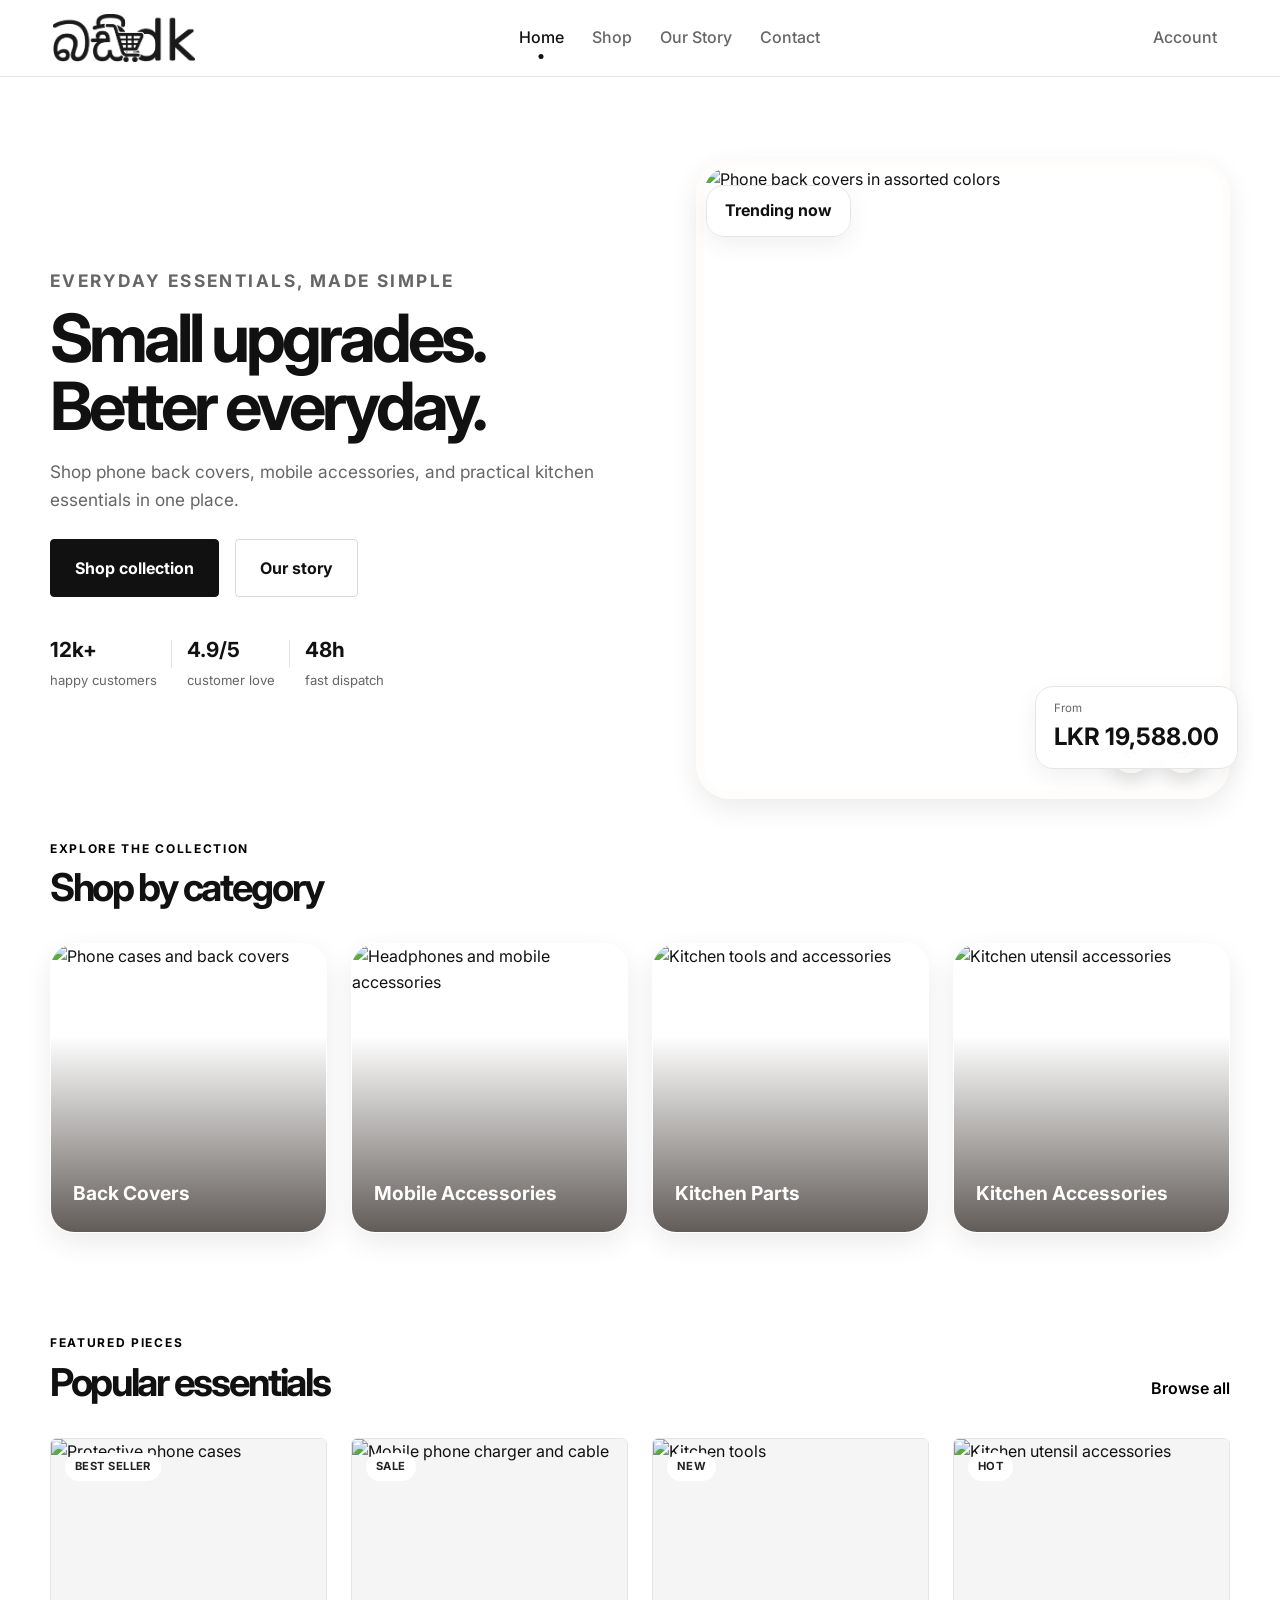
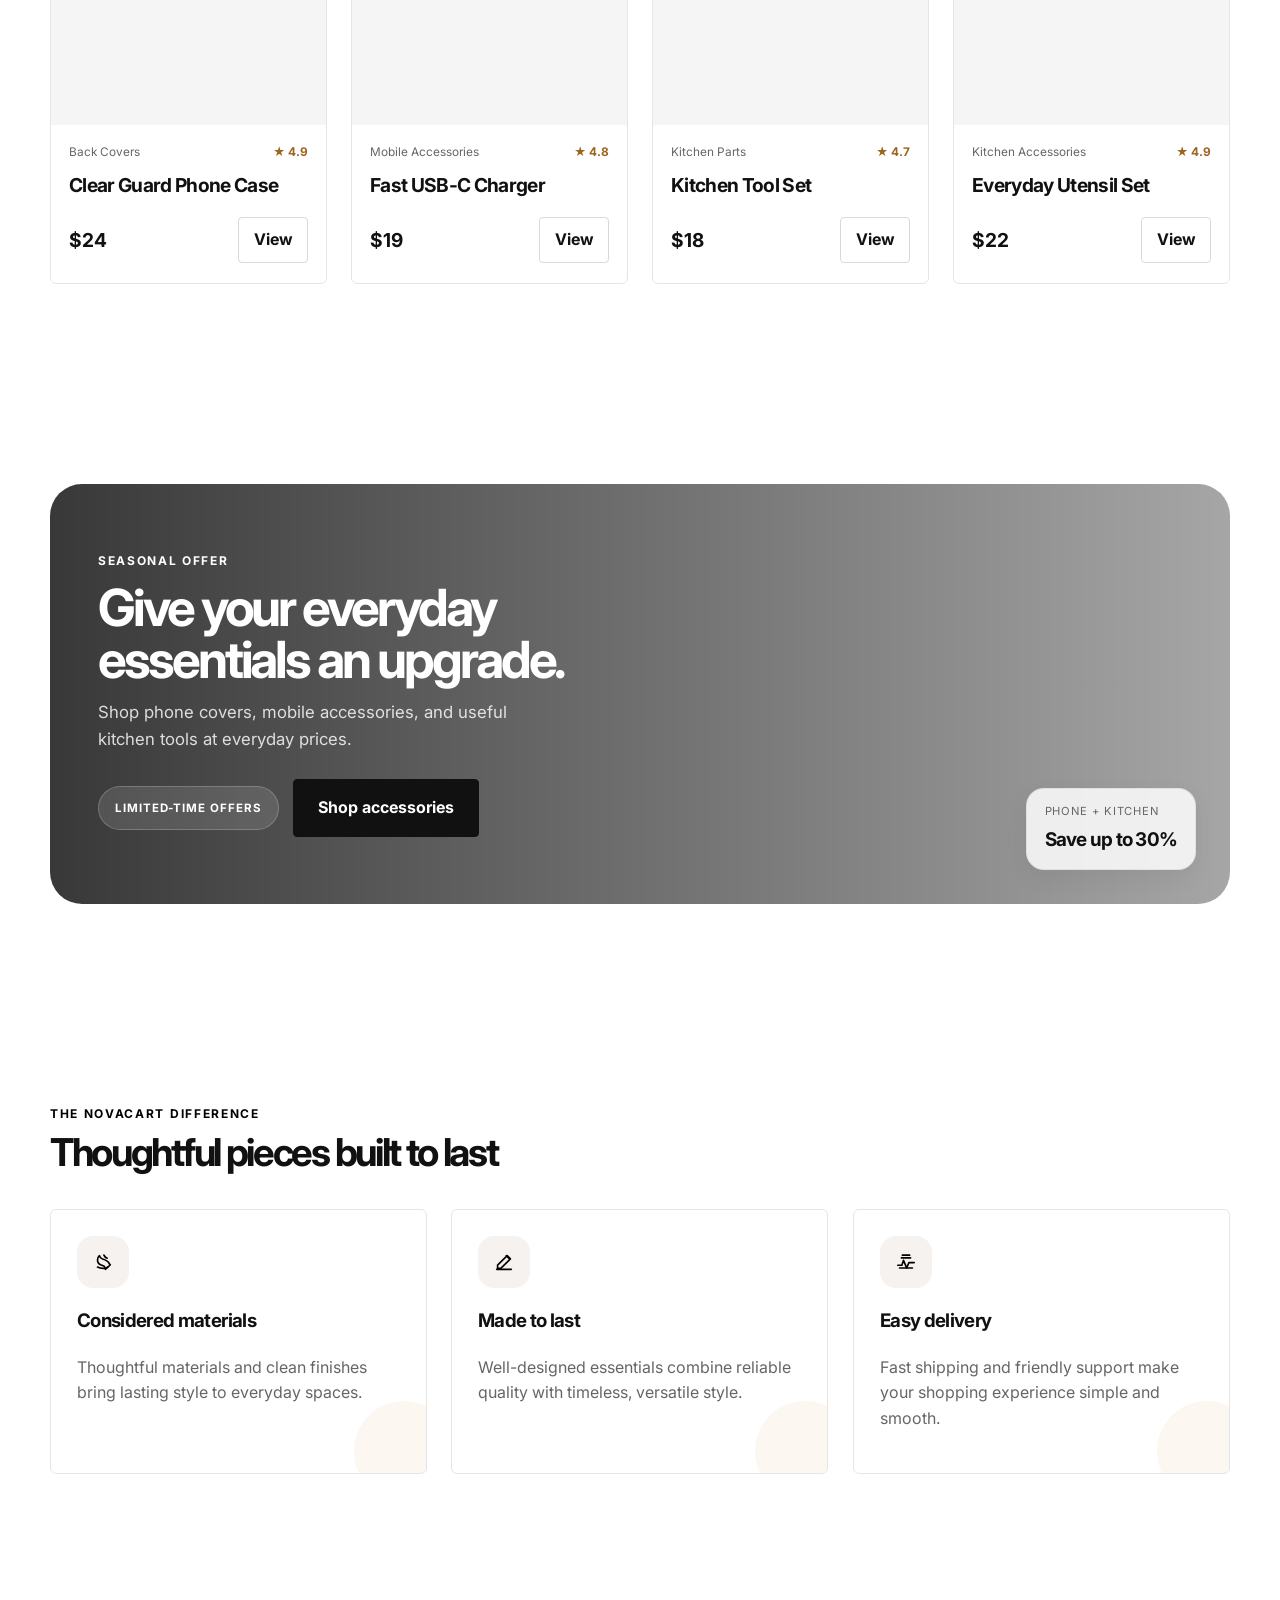
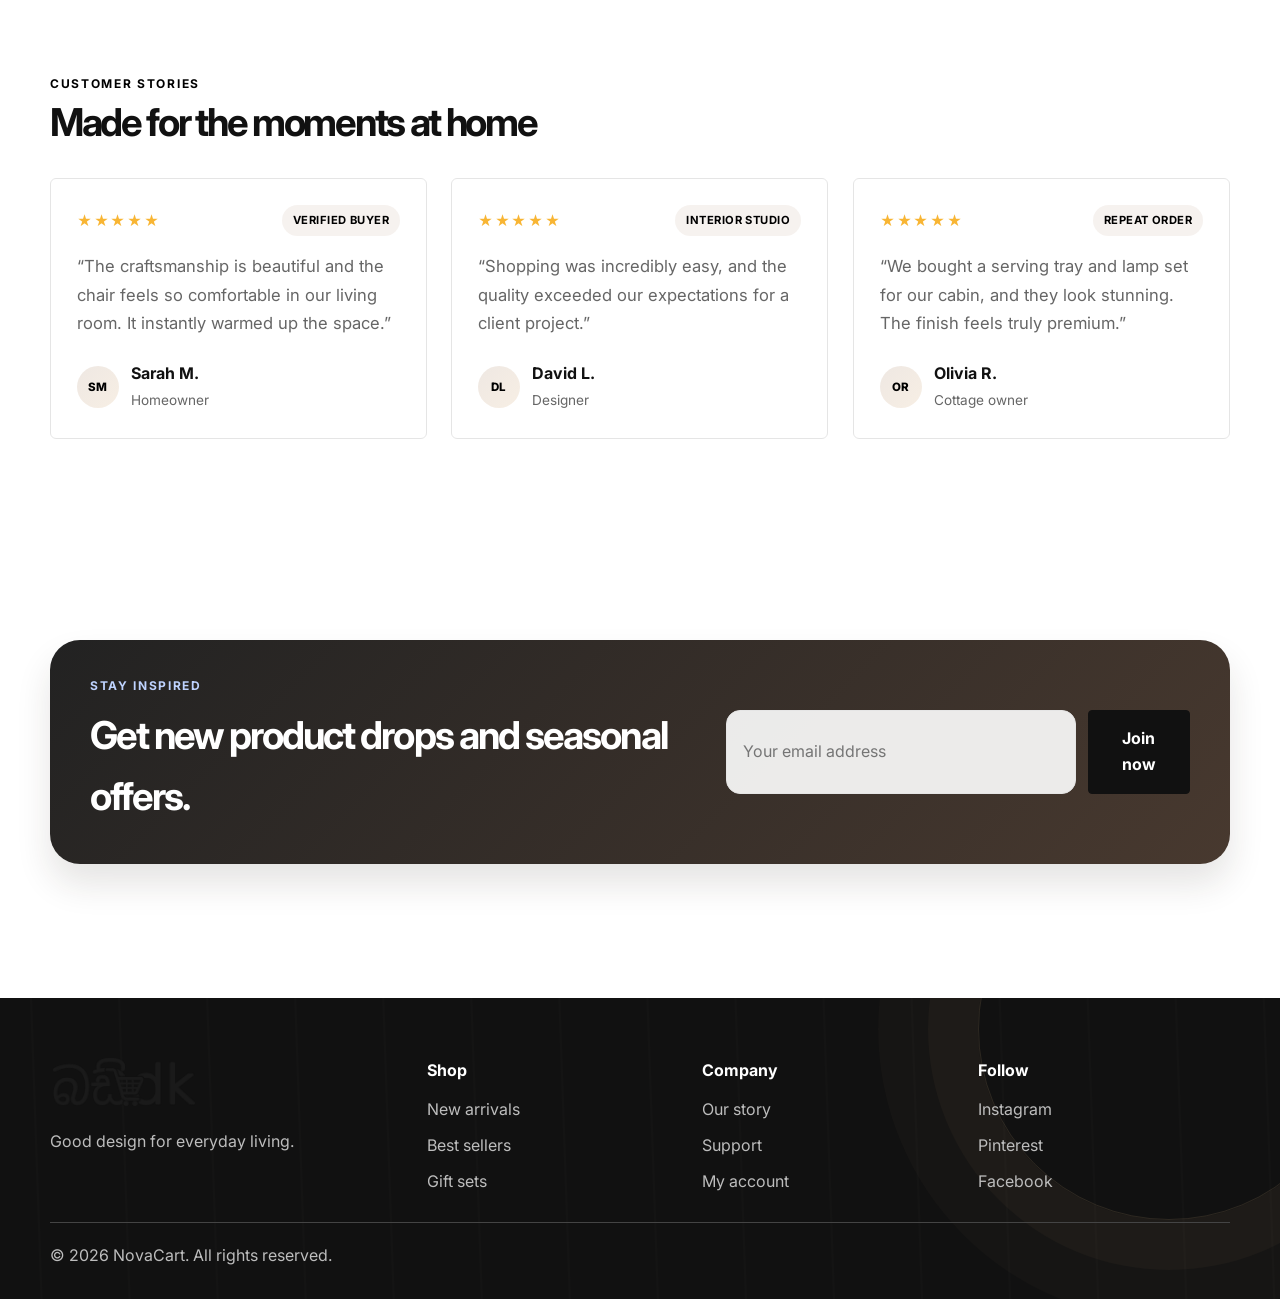
==== commit 8020823f: "First" ====
--- a/index.html
+++ b/index.html
@@ -3,7 +3,7 @@
   <head>
     <meta charset="UTF-8" />
     <meta name="viewport" content="width=device-width, initial-scale=1.0" />
-    <title>NovaCart | Modern Online Store</title>
+    <title>Baddak</title>
     <meta name="description" content="Modern online shopping store with premium products, quick delivery, and a seamless shopping experience." />
     <link rel="preconnect" href="https://fonts.googleapis.com" />
     <link rel="preconnect" href="https://fonts.gstatic.com" crossorigin />
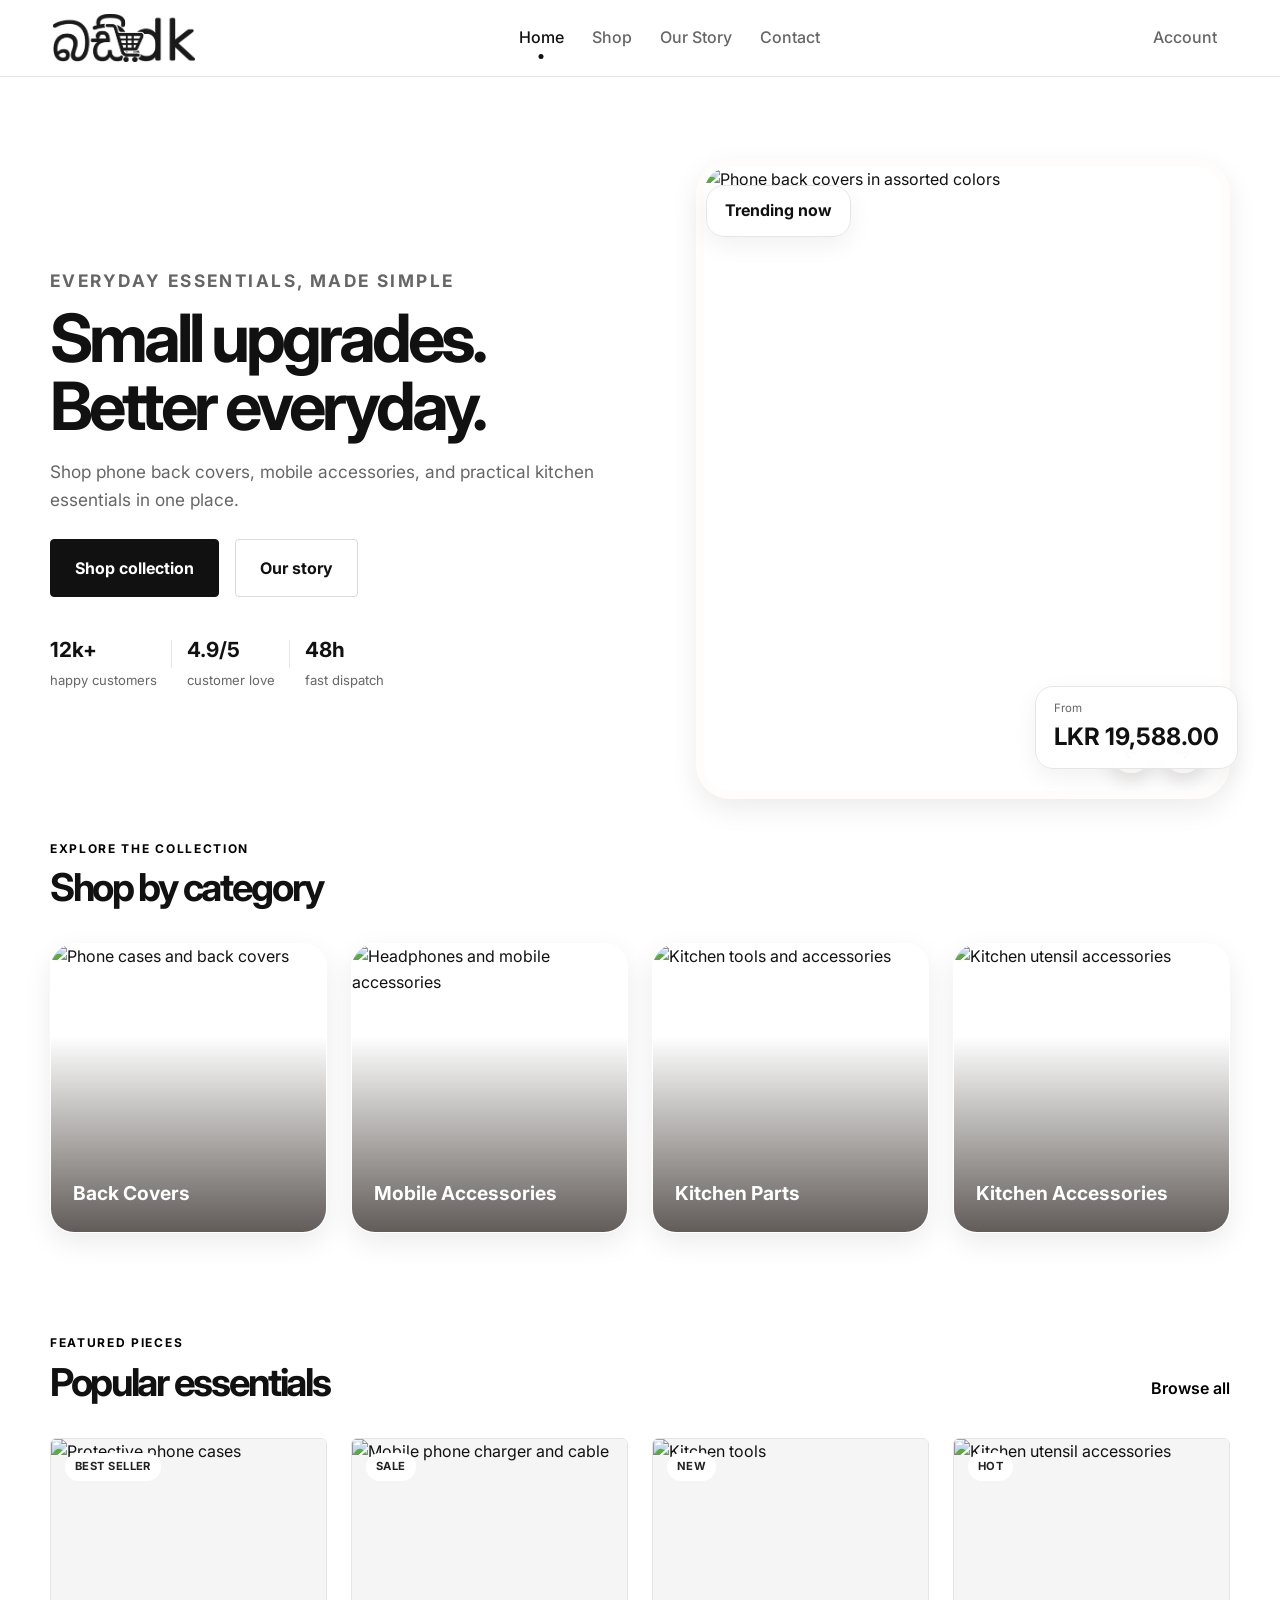
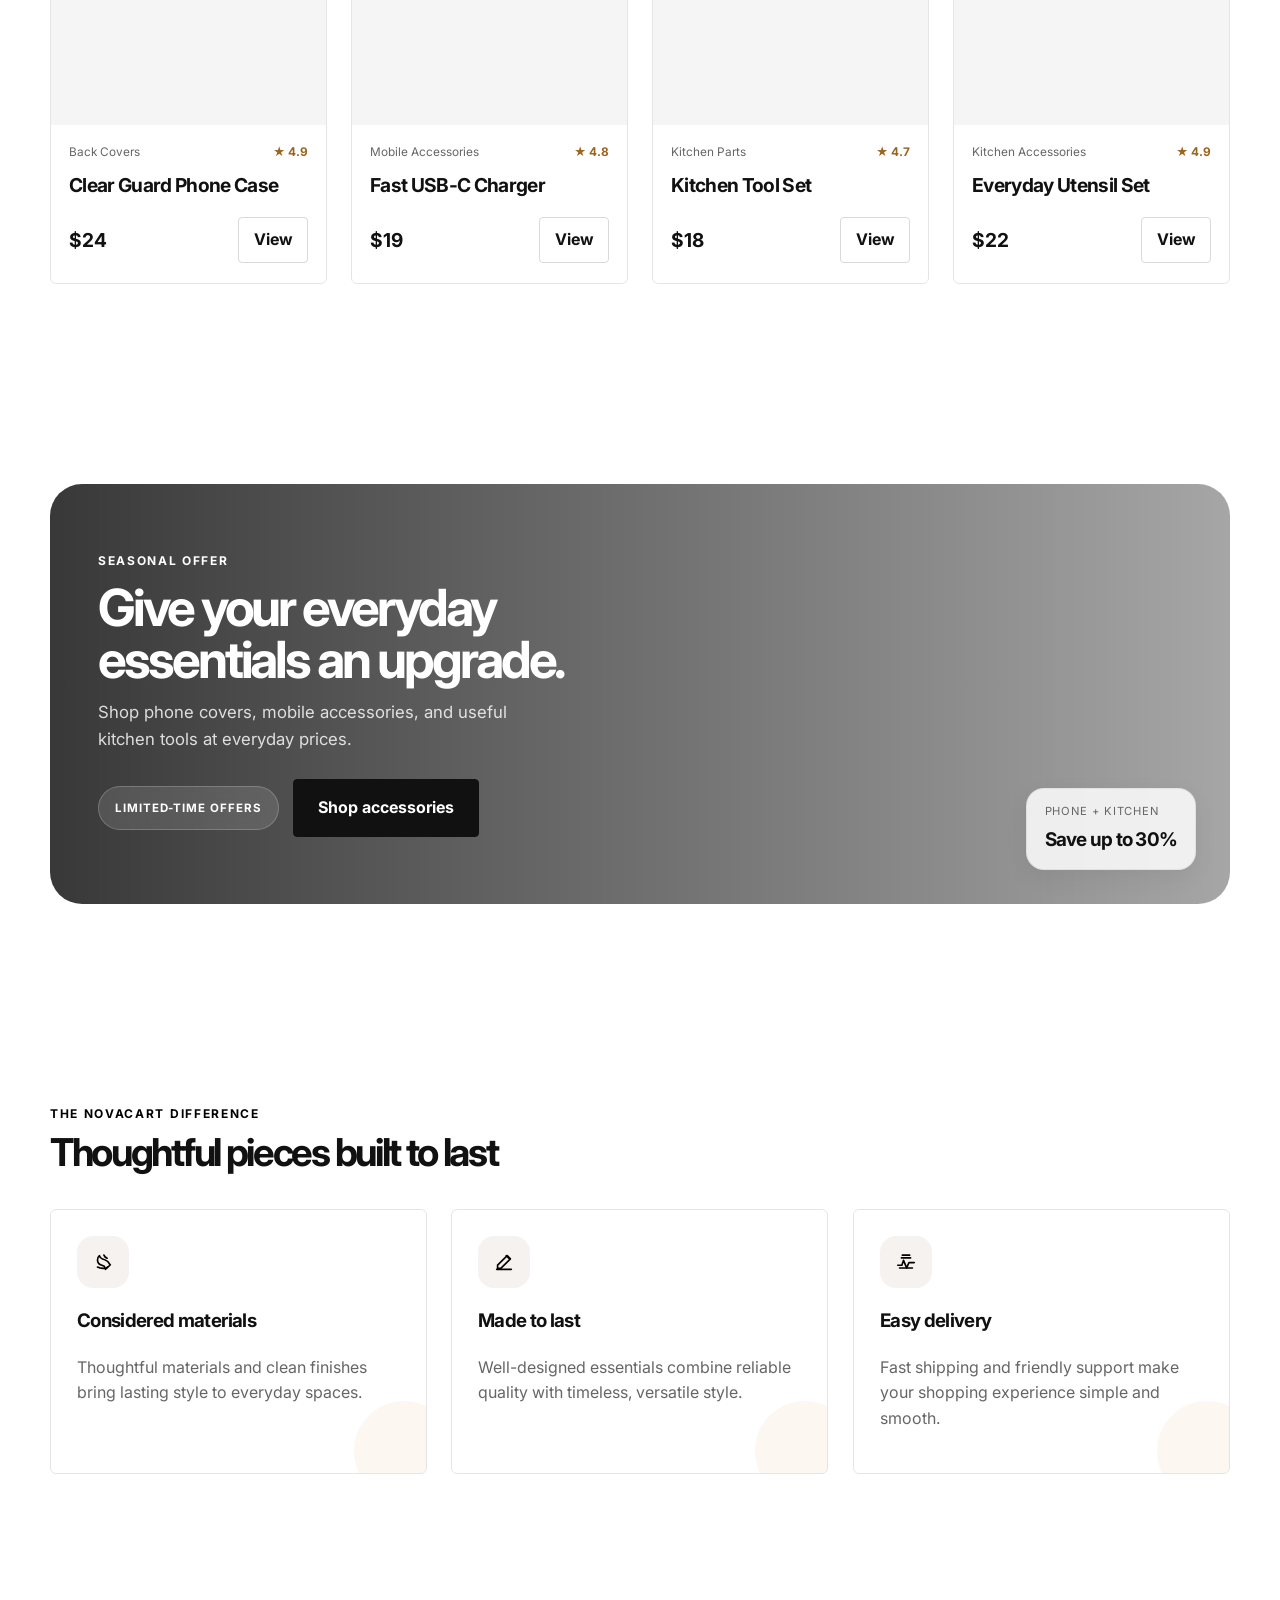
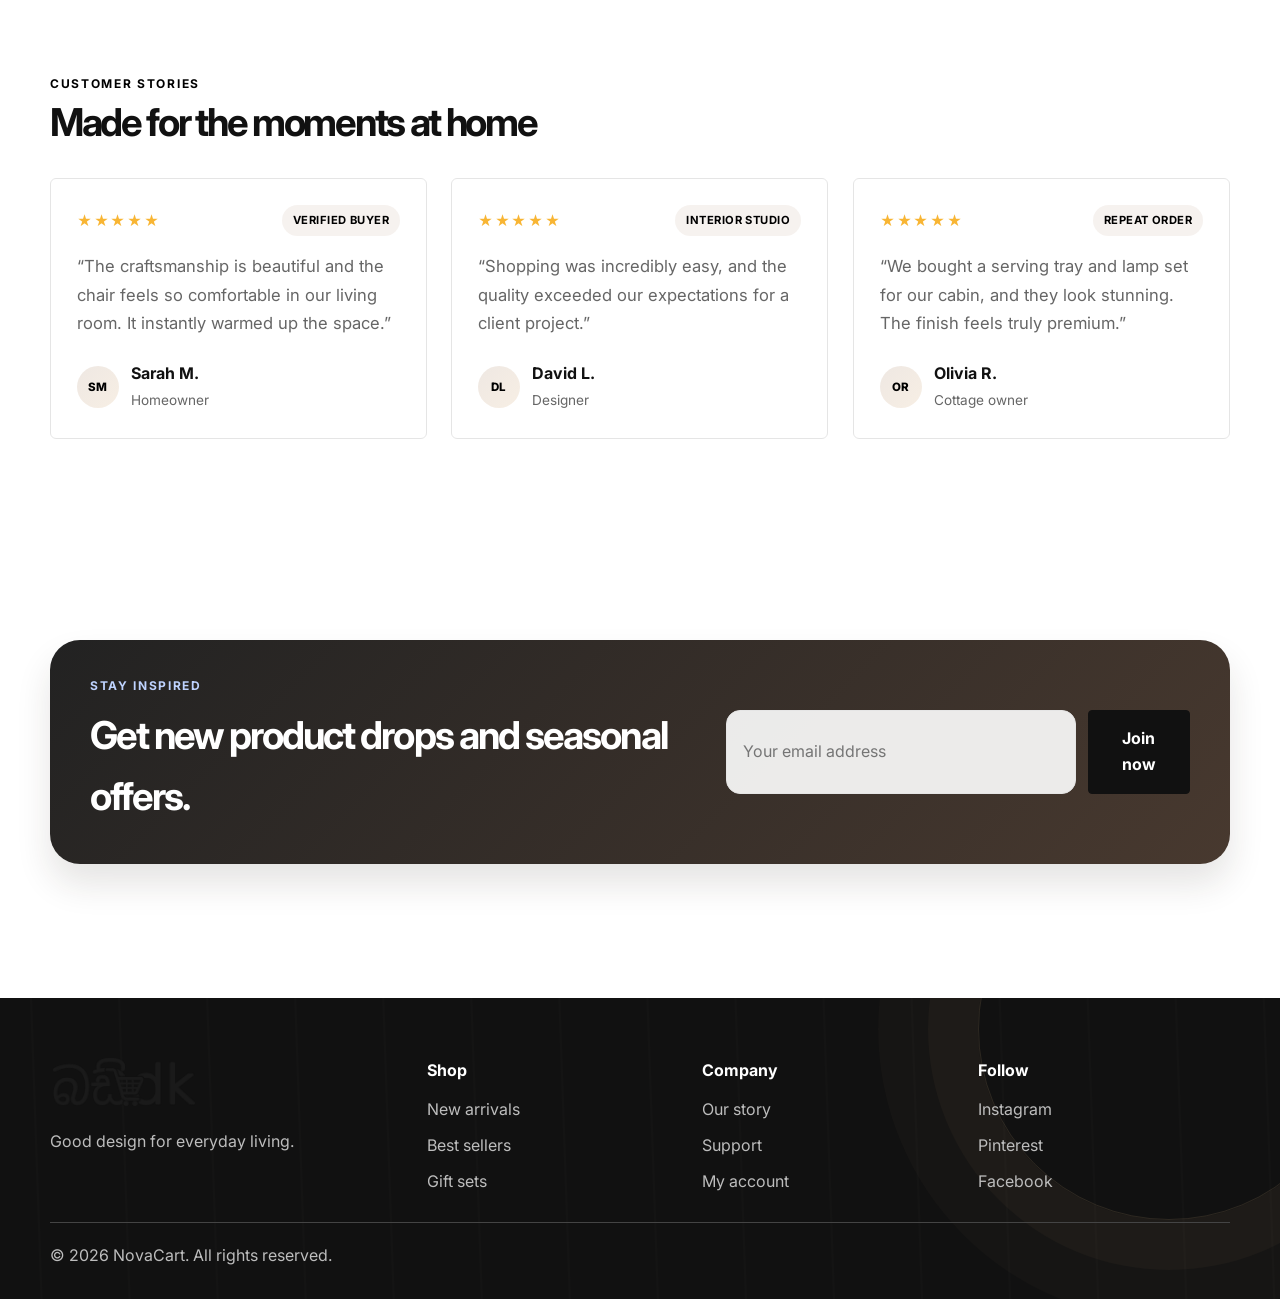
==== commit cb649763: "baddak.lk" ====
--- a/index.html
+++ b/index.html
@@ -3,7 +3,7 @@
   <head>
     <meta charset="UTF-8" />
     <meta name="viewport" content="width=device-width, initial-scale=1.0" />
-    <title>Baddak</title>
+    <title>Baddak.lk</title>
     <meta name="description" content="Modern online shopping store with premium products, quick delivery, and a seamless shopping experience." />
     <link rel="preconnect" href="https://fonts.googleapis.com" />
     <link rel="preconnect" href="https://fonts.gstatic.com" crossorigin />
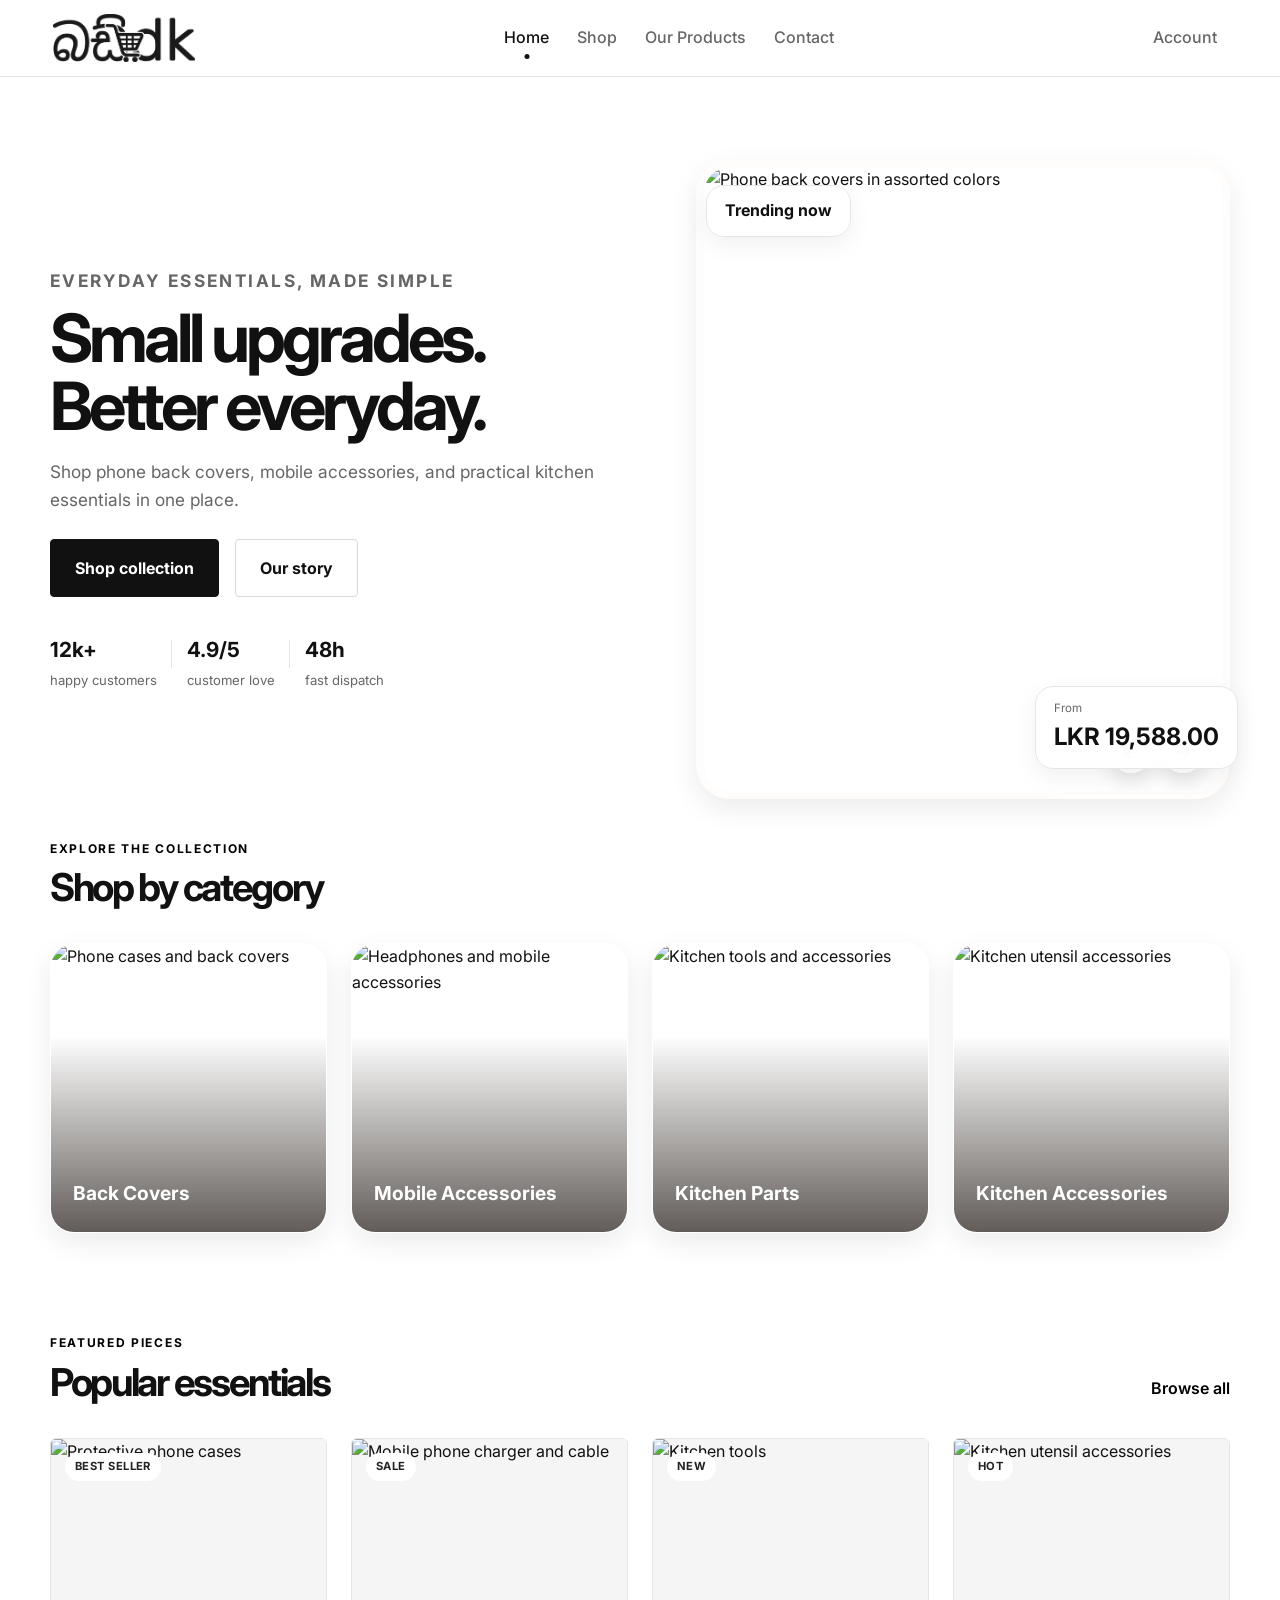
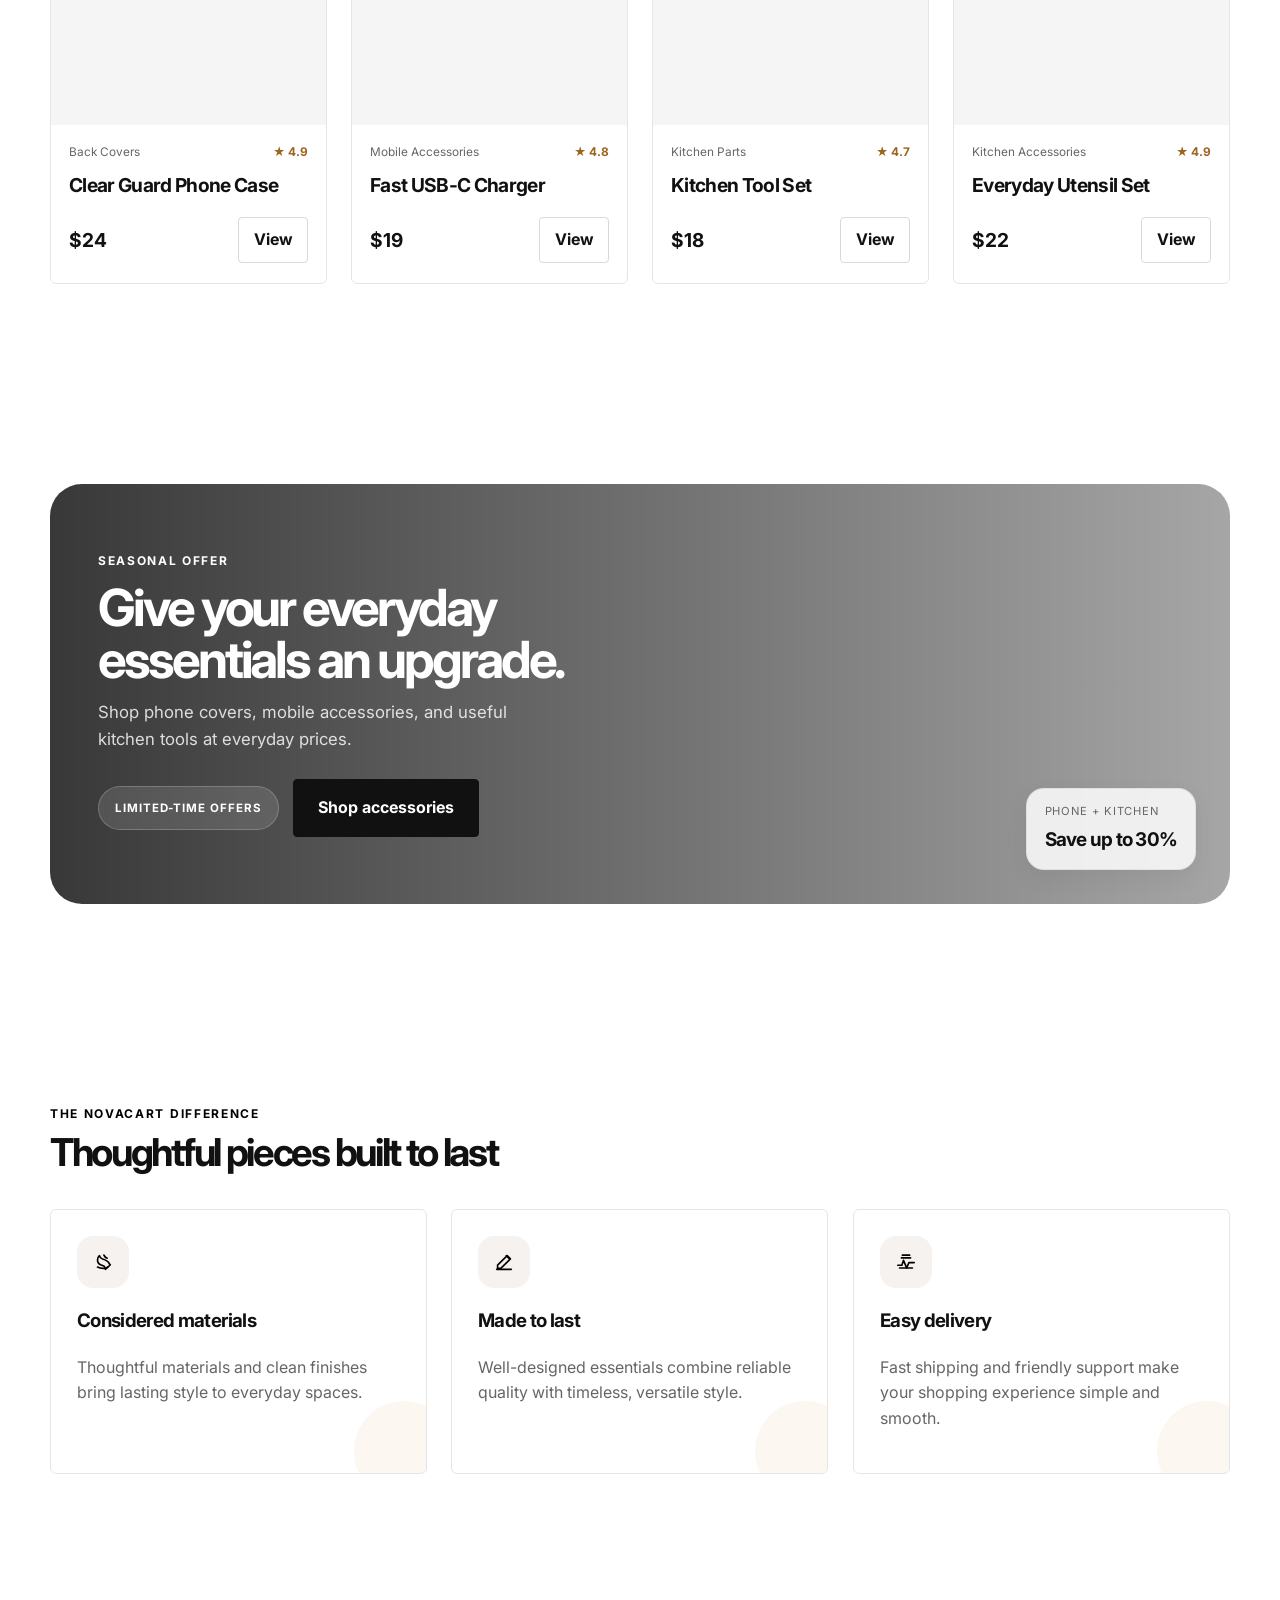
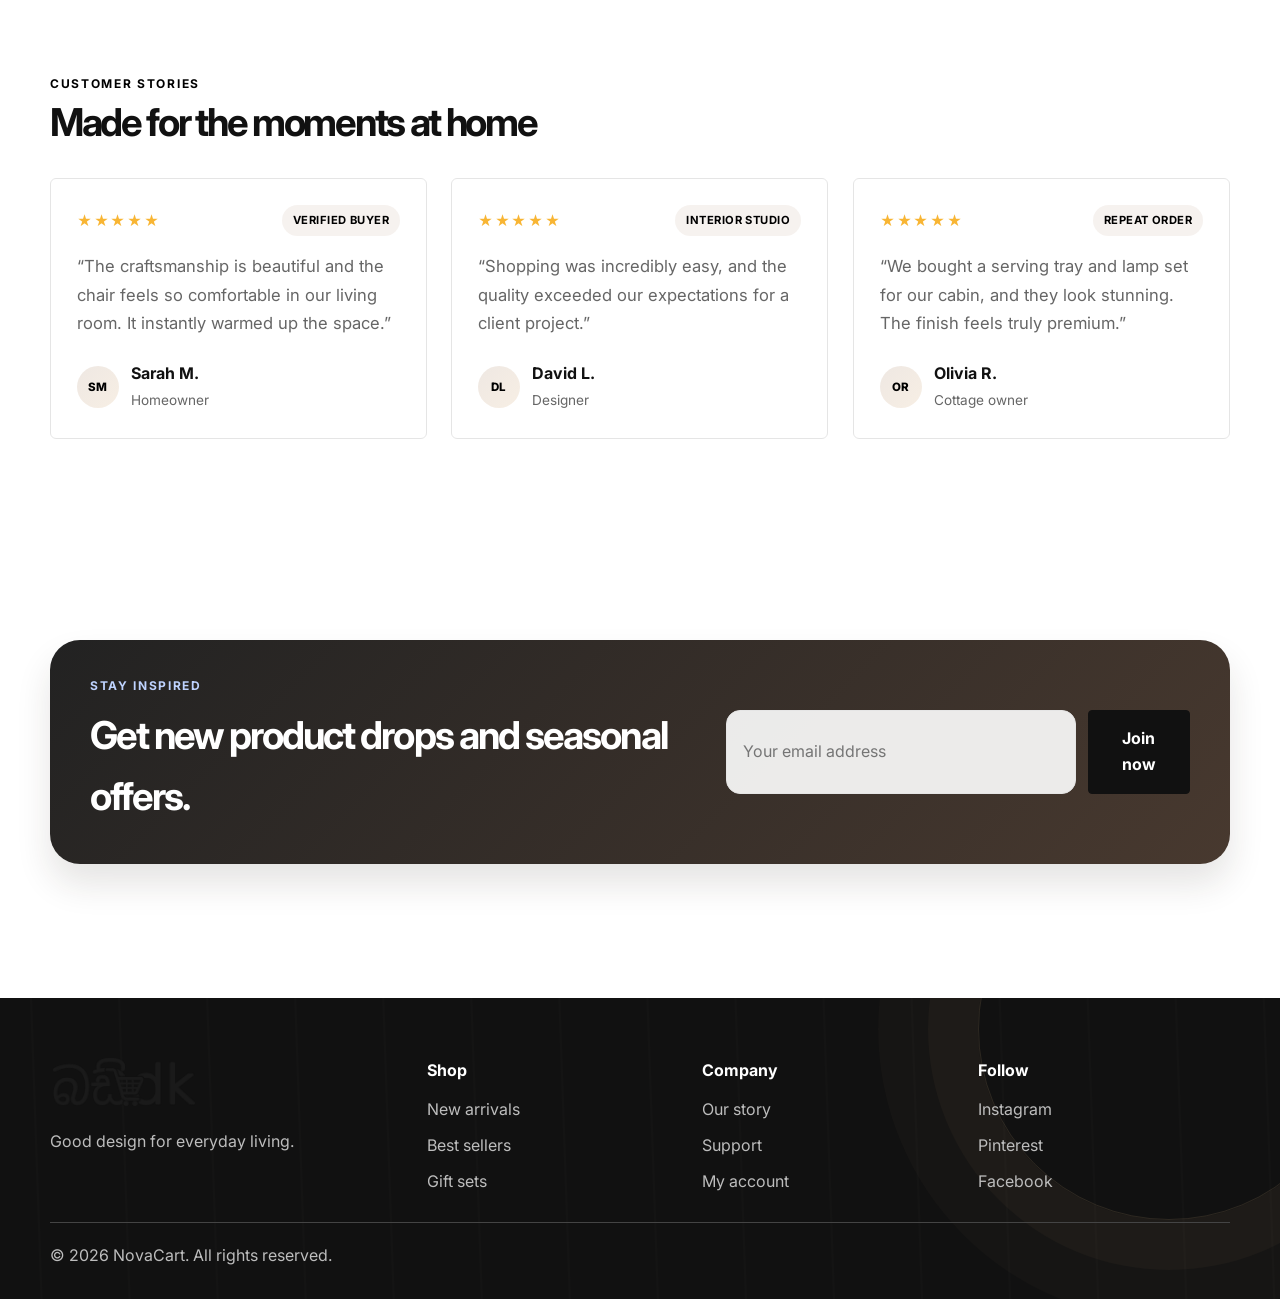
==== commit 49c610e1: "story" ====
--- a/index.html
+++ b/index.html
@@ -25,7 +25,7 @@
               <a href="products.html?category=kitchen-parts"><span>Kitchen Parts</span><span>02</span></a>
             </div>
           </div>
-          <a href="about.html">Our Story</a>
+          <a href="about.html">Our Products</a>
           <a href="contact.html">Contact</a>
         </nav>
 
